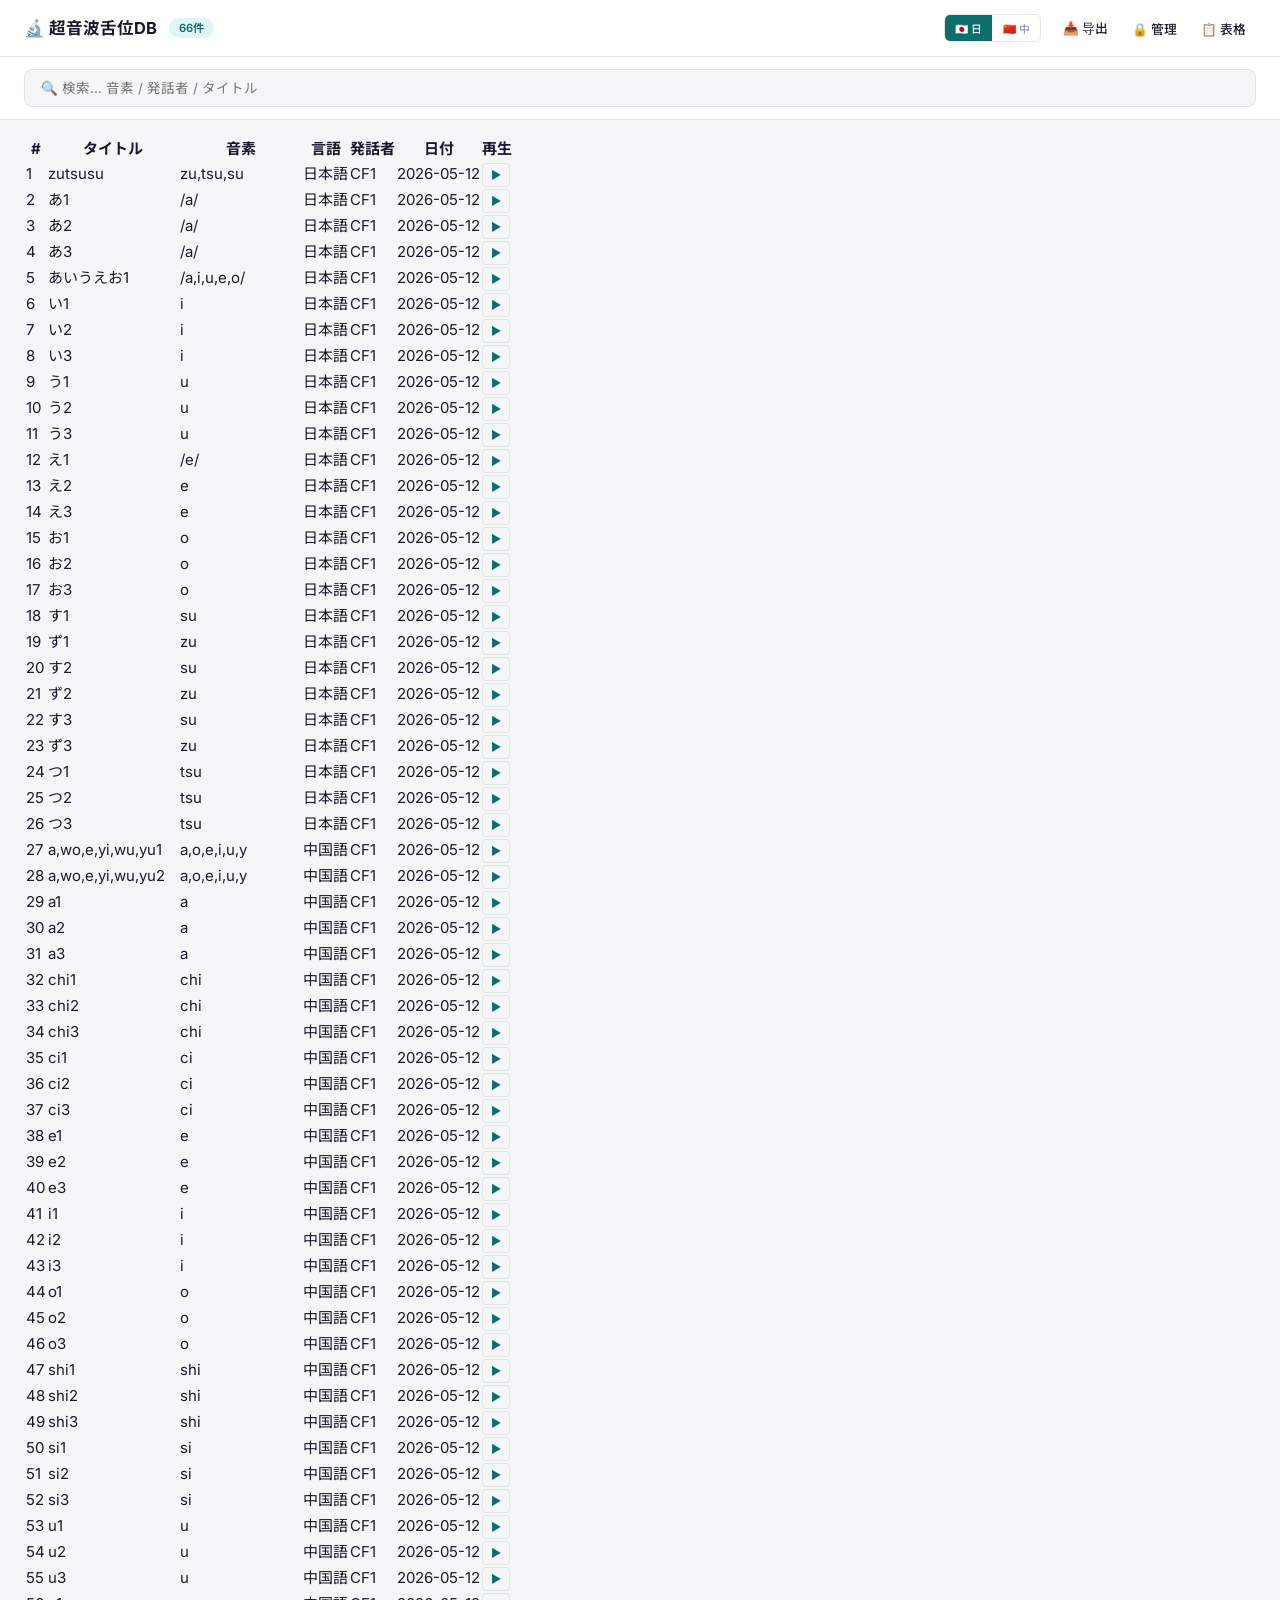
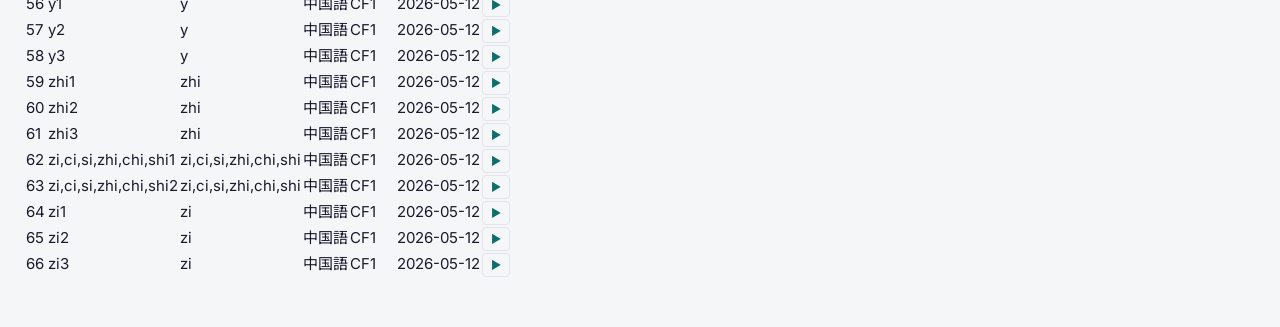
==== index.html @ 68e07d5b "v4: repo JSON base + IndexedDB local edits — upload, edit, delete, cross-browser" ====
<!DOCTYPE html>
<html lang="ja">
<head>
  <meta charset="UTF-8">
  <meta name="viewport" content="width=device-width, initial-scale=1.0">
  <title>超音波舌位動画DB — Ultrasound Tongue DB</title>
  <link rel="preconnect" href="https://fonts.googleapis.com">
  <link href="https://fonts.googleapis.com/css2?family=Inter:wght@400;500;600;700&family=Noto+Sans+JP:wght@400;500;700&display=swap" rel="stylesheet">
  <link rel="stylesheet" href="style.css">
</head>
<body>

<header class="header">
  <div class="header-inner">
    <div class="header-left">
      <h1 class="logo">🔬 超音波舌位DB</h1>
      <span class="badge-count" id="header-count">0件</span>
    </div>
    <div class="header-right">
      <div class="lang-switcher">
        <button class="lang-btn active" data-lang="ja" onclick="switchLang('ja')">🇯🇵 日</button>
        <button class="lang-btn" data-lang="zh" onclick="switchLang('zh')">🇨🇳 中</button>
      </div>
      <button class="btn btn-icon" onclick="exportAll()">📥 导出</button>
      <button class="btn btn-icon" id="admin-btn" onclick="toggleAdmin()">🔒 管理</button>
      <button class="btn btn-icon" onclick="toggleView()" id="view-toggle">📋 表格</button>
    </div>
  </div>
</header>

<div class="search-bar">
  <div class="search-inner">
    <input type="text" id="search-input" class="search-input" placeholder="🔍 検索... 音素 / 発話者 / タイトル" oninput="applyFilters()">
  </div>
</div>

<main class="main">
  <div id="table-view" class="table-container">
    <table>
      <thead><tr>
        <th>#</th><th>タイトル</th><th>音素</th><th>言語</th><th>発話者</th><th>日付</th><th>再生</th>
        <th class="admin-only" style="display:none">操作</th>
      </tr></thead>
      <tbody id="table-body"></tbody>
    </table>
  </div>
  <div id="card-view" class="card-grid" style="display:none"></div>
</main>

<!-- Admin Panel -->
<div id="admin-panel" class="admin-panel" style="display:none">
  <h3 id="form-heading">動画を追加</h3>
  <input type="hidden" id="form-edit-id">
  <div class="form-row">
    <label>タイトル *</label>
    <input type="text" id="form-title" class="text-input" placeholder="例：/a/ 日本語母音">
  </div>
  <div class="form-row">
    <label>音素 *</label>
    <input type="text" id="form-phoneme" class="text-input" placeholder="例：a, i, u, e, o">
  </div>
  <div class="form-row">
    <label>言語</label>
    <select id="form-language" class="text-input"><option value="ja">日本語</option><option value="zh">中国語</option><option value="en">英語</option><option value="ko">韓国語</option></select>
  </div>
  <div class="form-row">
    <label>発話者</label>
    <input type="text" id="form-speaker" class="text-input" value="CF1">
  </div>
  <div class="form-row">
    <label>日付</label>
    <input type="date" id="form-date" class="text-input">
  </div>
  <div class="form-row">
    <label>動画ファイル</label>
    <input type="file" id="form-file" accept="video/*" class="text-input">
    <span id="file-name" style="font-size:12px;color:#888"></span>
  </div>
  <div class="form-row">
    <label>または動画URL</label>
    <input type="text" id="form-url" class="text-input" placeholder="videos/xxx.mp4">
  </div>
  <div class="form-row">
    <label>備考</label>
    <textarea id="form-notes" class="text-input" rows="2"></textarea>
  </div>
  <div class="form-actions">
    <button class="btn btn-primary" onclick="saveEntry()">保存</button>
    <button class="btn" onclick="cancelEdit()">キャンセル</button>
    <button class="btn" style="margin-left:auto;background:#900;color:#fff" onclick="exportForRepo()">📤 Repo用JSON</button>
  </div>
</div>

<!-- Player Modal -->
<div class="modal" id="player-modal" style="display:none">
  <div class="modal-backdrop" onclick="closePlayer()"></div>
  <div class="modal-content">
    <button class="modal-close" onclick="closePlayer()">✕</button>
    <video id="player-video" controls style="width:100%;max-height:65vh;border-radius:8px;background:#000"></video>
    <div id="player-info" class="player-info"></div>
  </div>
</div>

<script>
// ====== Config ======
const ADMIN_PW = 'sunlab2024';
let isAdmin = false;
let currentView = 'table';
let allVideos = [];
let repoData = [];
let localEdits = {};
let nextLocalId = -1;

// ====== Load ======
async function loadData() {
  // 1. Load repo baseline
  try {
    const r = await fetch('data/videos.json');
    repoData = await r.json();
  } catch(e) { repoData = []; }

  // 2. Load local edits from IndexedDB
  await loadLocalEdits();

  // 3. Merge
  mergeData();
  applyFilters();
}

// ====== IndexedDB for local edits ======
function openIDB() {
  return new Promise((resolve, reject) => {
    const req = indexedDB.open('ultrasound-tongue-db-local', 1);
    req.onupgradeneeded = e => {
      e.target.result.createObjectStore('edits', { keyPath: 'id' });
    };
    req.onsuccess = e => resolve(e.target.result);
    req.onerror = e => reject(e.target.error);
  });
}

async function loadLocalEdits() {
  try {
    const db = await openIDB();
    const tx = db.transaction('edits', 'readonly');
    const store = tx.objectStore('edits');
    localEdits = {};
    await new Promise(r => {
      const req = store.openCursor();
      req.onsuccess = e => {
        const c = e.target.result;
        if (c) { localEdits[c.key] = c.value; c.continue(); }
        else r();
      };
    });
    // Find next negative ID
    nextLocalId = -1;
    for (const k of Object.keys(localEdits)) {
      if (parseInt(k) < nextLocalId) nextLocalId = parseInt(k);
    }
    nextLocalId--;
    db.close();
  } catch(e) { localEdits = {}; }
}

async function saveLocalEdit(entry) {
  const db = await openIDB();
  const tx = db.transaction('edits', 'readwrite');
  tx.objectStore('edits').put(entry);
  await new Promise(r => { tx.oncomplete = r; });
  localEdits[entry.id] = entry;
  db.close();
}

async function deleteLocalEdit(id) {
  const db = await openIDB();
  const tx = db.transaction('edits', 'readwrite');
  tx.objectStore('edits').delete(id);
  await new Promise(r => { tx.oncomplete = r; });
  delete localEdits[id];
  db.close();
}

// ====== Merge ======
function mergeData() {
  const map = new Map();
  // Repo data first
  for (const v of repoData) map.set(v.id, {...v, _source: 'repo'});
  // Local edits override (including deleted flag)
  for (const [id, v] of Object.entries(localEdits)) {
    if (v._deleted) { map.delete(parseInt(id)); continue; }
    map.set(parseInt(id), {...v, _source: 'local'});
  }
  allVideos = Array.from(map.values()).sort((a,b) => {
    if (a.language !== b.language) return a.language === 'ja' ? -1 : 1;
    return (a.title||'').localeCompare(b.title||'');
  });
  document.getElementById('header-count').textContent = allVideos.length + '件';
}

// ====== Render ======
function applyFilters() {
  const q = (document.getElementById('search-input').value||'').toLowerCase().trim();
  let filtered = allVideos;
  if (q) {
    const terms = q.split(/\s+/).filter(Boolean);
    filtered = allVideos.filter(v => {
      const s = [v.title,v.phoneme,v.ipa,v.speaker,v.language,v.date].filter(Boolean).join(' ').toLowerCase();
      return terms.every(t => s.includes(t));
    });
  }
  if (currentView === 'table') renderTable(filtered);
  else renderCards(filtered);
}

function renderTable(videos) {
  const tbody = document.getElementById('table-body');
  if (!videos.length) {
    tbody.innerHTML = '<tr><td colspan="8" class="empty-row">データなし</td></tr>';
    return;
  }
  tbody.innerHTML = videos.map((v,i) => {
    const lang = {ja:'日本語',zh:'中国語',en:'英語',ko:'韓国語'}[v.language]||v.language;
    const hasVid = !!v.videoUrl || !!v.videoPath;
    const actions = isAdmin ? '<td><button class="edit-btn" onclick="editEntry('+v.id+')">✏️</button><button class="del-btn" onclick="deleteEntry('+v.id+')">🗑</button></td>' : '';
    return '<tr>' +
      '<td>'+(i+1)+'</td>' +
      '<td>'+esc(v.title||'')+(v._source==='local'?' <span style="color:#ff0;font-size:10px">[local]</span>':'')+'</td>' +
      '<td>'+esc(v.phoneme||'')+'</td>' +
      '<td>'+lang+'</td>' +
      '<td>'+esc(v.speaker||'')+'</td>' +
      '<td>'+(v.date||'')+'</td>' +
      '<td>'+(hasVid?'<button class="play-btn" onclick="event.stopPropagation();playVideo('+v.id+')">▶</button>':'<span style="color:#888">-</span>')+'</td>' +
      actions+
    '</tr>';
  }).join('');
  document.querySelectorAll('.admin-only').forEach(e => e.style.display = isAdmin ? '' : 'none');
}

function renderCards(videos) {
  const grid = document.getElementById('card-view');
  if (!videos.length) {
    grid.innerHTML = '<div style="grid-column:1/-1;text-align:center;padding:60px;color:#888">データなし</div>';
    return;
  }
  grid.innerHTML = videos.map(v => {
    const lang = {ja:'日本語',zh:'中国語',en:'英語',ko:'韓国語'}[v.language]||v.language;
    const hasVid = !!v.videoUrl || !!v.videoPath;
    return '<div class="video-card"'+(hasVid?' onclick="playVideo('+v.id+')"':'')+'>' +
      '<div class="video-thumb">'+
        (hasVid
          ? '<video src="'+esc(v.videoUrl||'videos/'+v.videoPath)+'#t=0.1" preload="metadata" muted></video><span class="play-icon-overlay">▶</span>'
          : '<span style="display:flex;align-items:center;justify-content:center;height:100%;color:#888">📹</span>')+
      '</div>'+
      '<div class="card-info">'+
        '<div class="card-title">'+esc(v.title||'無題')+'</div>'+
        '<div class="card-tags"><span class="phoneme-tag">'+esc(v.phoneme||'')+'</span></div>'+
        '<div style="font-size:0.75rem;color:#888;margin-top:4px">'+lang+' · '+esc(v.speaker||'')+' · '+(v.date||'')+'</div>'+
      '</div>'+
    '</div>';
  }).join('');
}

// ====== Play ======
function playVideo(id) {
  const numId = parseInt(id);
  const video = allVideos.find(v => v.id === numId);
  if (!video) return;

  const src = video.videoUrl || ('videos/' + video.videoPath);
  if (!src || src === 'videos/undefined') return;

  const player = document.getElementById('player-video');
  player.src = src;
  player.style.display = '';
  document.getElementById('player-info').innerHTML =
    '<h3>'+esc(video.title||'')+'</h3>'+
    '<div class="player-meta">'+
      '<span class="phoneme-tag">🔤 '+esc(video.phoneme)+'</span>'+
      '<span class="phoneme-tag">🌐 '+({ja:'日本語',zh:'中国語'}[video.language]||video.language)+'</span>'+
      '<span class="phoneme-tag">👤 '+esc(video.speaker||'')+'</span>'+
      '<span class="phoneme-tag">📅 '+(video.date||'')+'</span>'+
    '</div>';
  document.getElementById('player-modal').style.display = 'flex';
  player.play().catch(()=>{});
}
function closePlayer() {
  document.getElementById('player-modal').style.display = 'none';
  const p = document.getElementById('player-video');
  p.pause(); p.src = '';
}

// ====== Admin ======
function toggleAdmin() {
  if (isAdmin) { isAdmin = false; document.getElementById('admin-btn').textContent = '🔒 管理'; document.getElementById('admin-panel').style.display = 'none'; }
  else { showPasswordPrompt(); }
  applyFilters();
}
function showPasswordPrompt() {
  const pw = prompt('パスワードを入力してください');
  if (pw === ADMIN_PW) { isAdmin = true; document.getElementById('admin-btn').textContent = '🔓 管理中'; document.getElementById('admin-panel').style.display = ''; cancelEdit(); }
  else if (pw) alert('パスワードが違います');
}
async function saveEntry() {
  const title = document.getElementById('form-title').value.trim();
  const phoneme = document.getElementById('form-phoneme').value.trim();
  if (!title || !phoneme) { alert('タイトルと音素は必須です'); return; }

  const editId = document.getElementById('form-edit-id').value;
  const entry = {
    id: editId ? parseInt(editId) : nextLocalId--,
    title, phoneme,
    ipa: '',
    language: document.getElementById('form-language').value,
    speaker: document.getElementById('form-speaker').value.trim(),
    date: document.getElementById('form-date').value,
    notes: document.getElementById('form-notes').value.trim(),
    createdAt: new Date().toISOString()
  };

  const url = document.getElementById('form-url').value.trim();
  if (url) { entry.videoUrl = url; entry.videoPath = url.replace(/^videos\//, ''); }

  // Handle file upload → store as blob in entry
  const file = document.getElementById('form-file').files[0];
  if (file) {
    entry.videoData = file;
    entry.fileSize = (file.size/1024).toFixed(1) + ' KB';
    if (!entry.videoUrl) {
      const fn = (title||'video').replace(/[^a-zA-Z0-9\u4e00-\u9fff_-]/g,'_').substring(0,30);
      const ext = file.name.split('.').pop();
      entry.videoPath = fn + '.' + ext;
    }
  }

  await saveLocalEdit(entry);
  mergeData();
  applyFilters();
  cancelEdit();
}
function editEntry(id) {
  const v = allVideos.find(x => x.id === id);
  if (!v) return;
  document.getElementById('form-edit-id').value = v.id;
  document.getElementById('form-title').value = v.title||'';
  document.getElementById('form-phoneme').value = v.phoneme||'';
  document.getElementById('form-language').value = v.language||'ja';
  document.getElementById('form-speaker').value = v.speaker||'';
  document.getElementById('form-date').value = v.date||'';
  document.getElementById('form-notes').value = v.notes||'';
  document.getElementById('form-url').value = v.videoUrl||'';
  document.getElementById('form-heading').textContent = '動画を編集';
  document.getElementById('form-file').value = '';
  document.getElementById('admin-panel').scrollIntoView({behavior:'smooth'});
}
async function deleteEntry(id) {
  if (!confirm('削除してもよろしいですか？')) return;
  const v = allVideos.find(x => x.id === id);
  if (v && v._source === 'local') {
    await deleteLocalEdit(id);
  } else {
    // Mark repo entry as deleted locally
    await saveLocalEdit({id, _deleted: true});
  }
  mergeData();
  applyFilters();
}
function cancelEdit() {
  document.getElementById('form-edit-id').value = '';
  document.getElementById('form-title').value = '';
  document.getElementById('form-phoneme').value = '';
  document.getElementById('form-url').value = '';
  document.getElementById('form-notes').value = '';
  document.getElementById('form-file').value = '';
  document.getElementById('form-heading').textContent = '動画を追加';
}

// ====== Export ======
async function exportAll() {
  const exp = allVideos.map(v => {
    const {videoData, _source, ...rest} = v;
    return rest;
  });
  const blob = new Blob([JSON.stringify(exp,null,2)], {type:'application/json'});
  const a = document.createElement('a');
  a.href = URL.createObjectURL(blob);
  a.download = 'ultrasound-db-export-'+new Date().toISOString().split('T')[0]+'.json';
  a.click();
}
async function exportForRepo() {
  const exp = allVideos.map(v => {
    const {videoData, _source, _deleted, ...rest} = v;
    return rest;
  });
  const json = JSON.stringify(exp, null, 2);
  const blob = new Blob([json], {type:'application/json'});
  const a = document.createElement('a');
  a.href = URL.createObjectURL(blob);
  a.download = 'videos.json';
  a.click();
  alert('videos.json をダウンロードしました。このファイルを data/ フォルダに上書きして git push すると、全ブラウザで共有されます。');
}

// ====== View ======
function toggleView() {
  currentView = currentView === 'table' ? 'cards' : 'table';
  document.getElementById('table-view').style.display = currentView==='table'?'':'none';
  document.getElementById('card-view').style.display = currentView==='cards'?'':'none';
  document.getElementById('view-toggle').textContent = currentView==='table'?'📋 表格':'🃏 卡片';
  applyFilters();
}
function switchLang(lang) {
  document.querySelectorAll('.lang-btn').forEach(b=>b.classList.toggle('active',b.dataset.lang===lang));
}

function esc(s) {
  if (!s) return '';
  return String(s).replace(/&/g,'&amp;').replace(/</g,'&lt;').replace(/>/g,'&gt;').replace(/"/g,'&quot;');
}

// ====== Init ======
document.getElementById('form-date').value = new Date().toISOString().split('T')[0];
loadData();
</script>
</body>
</html>
---- style.css ----
/* === Ultrasound Tongue DB v3 — Design System === */
:root {
  --bg: #f5f6f8;
  --surface: #ffffff;
  --text: #1a1a2e;
  --text-secondary: #5a5a72;
  --text-muted: #999aab;
  --border: #e2e4ea;
  --accent: #0d6e6e;
  --accent-light: #e0f5f5;
  --danger: #dc3545;
  --warning: #e6a817;
  --radius: 8px;
  --max-width: 1300px;
}
* { box-sizing: border-box; margin: 0; padding: 0; }
html { font-size: 15px; -webkit-font-smoothing: antialiased; }
body {
  font-family: 'Inter', 'Noto Sans JP', 'Noto Sans SC', -apple-system, 'PingFang SC', 'Hiragino Sans GB', sans-serif;
  background: var(--bg); color: var(--text); line-height: 1.5;
  min-height: 100vh;
}

/* ====== Header ====== */
.header {
  background: var(--surface); border-bottom: 1px solid var(--border);
  position: sticky; top: 0; z-index: 50;
}
.header-inner {
  max-width: var(--max-width); margin: 0 auto;
  padding: 0 24px; height: 56px;
  display: flex; align-items: center; justify-content: space-between;
}
.header-left { display: flex; align-items: center; gap: 12px; }
.logo { font-size: 1.1rem; font-weight: 700; color: var(--text); }
.badge-count {
  padding: 2px 10px; border-radius: 9999px;
  font-size: 0.75rem; font-weight: 600;
  background: var(--accent-light); color: var(--accent);
}
.header-right { display: flex; align-items: center; gap: 4px; }

/* Language Switcher */
.lang-switcher {
  display: flex; gap: 1px;
  border: 1px solid var(--border); border-radius: 6px;
  overflow: hidden; margin-right: 8px;
}
.lang-btn {
  padding: 5px 10px; font-size: 0.72rem; font-weight: 500;
  cursor: pointer; border: none; background: var(--surface);
  color: var(--text-muted); font-family: inherit;
  transition: all 0.15s;
}
.lang-btn:hover { background: var(--bg); color: var(--text); }
.lang-btn.active {
  background: var(--accent); color: white;
}

.btn {
  display: inline-flex; align-items: center; gap: 4px;
  padding: 7px 16px; border-radius: 6px;
  font-size: 0.82rem; font-weight: 500; cursor: pointer;
  border: 1px solid var(--border); background: var(--surface);
  color: var(--text); font-family: inherit;
  transition: all 0.15s;
}
.btn:hover { background: #f0f1f4; border-color: #ccc; }
.btn-primary { background: var(--accent); color: white; border-color: var(--accent); }
.btn-primary:hover { background: #0b5c5c; }
.btn-sm { padding: 4px 10px; font-size: 0.75rem; }
.btn-icon { padding: 6px 10px; font-size: 0.85rem; border: none; background: transparent; }
.btn-icon:hover { background: var(--bg); }
.btn-danger { color: var(--danger); border-color: var(--danger); }
.btn-danger:hover { background: #fff0f0; }
.btn.active { background: var(--accent); color: white; border-color: var(--accent); }

/* ====== Search Bar ====== */
.search-bar {
  background: var(--surface); border-bottom: 1px solid var(--border);
  padding: 12px 0;
}
.search-inner {
  max-width: var(--max-width); margin: 0 auto; padding: 0 24px;
}
.search-input {
  width: 100%; padding: 10px 16px; border-radius: var(--radius);
  border: 1px solid var(--border); font-size: 0.9rem;
  background: var(--bg); color: var(--text); font-family: inherit;
  transition: border-color 0.15s, box-shadow 0.15s;
}
.search-input:focus { outline: none; border-color: var(--accent); box-shadow: 0 0 0 3px rgba(13,110,110,0.1); }
.filter-chips { display: flex; gap: 6px; margin-top: 8px; flex-wrap: wrap; }
.filter-chip {
  padding: 3px 10px; border-radius: 9999px; font-size: 0.72rem; font-weight: 500;
  background: var(--accent-light); color: var(--accent); cursor: pointer;
  display: flex; align-items: center; gap: 4px;
}
.filter-chip:hover { background: #c5eaea; }
.filter-chip .remove { font-weight: 700; opacity: 0.6; }

/* ====== Main ====== */
.main { max-width: var(--max-width); margin: 0 auto; padding: 16px 24px 48px; }

/* ====== Table View ====== */
.table-container { overflow-x: auto; }
.data-table {
  width: 100%; border-collapse: collapse;
  background: var(--surface); border-radius: var(--radius);
  overflow: hidden; border: 1px solid var(--border);
  font-size: 0.85rem;
}
.data-table thead { background: #f8f9fb; }
.data-table th {
  padding: 10px 12px; text-align: left; font-weight: 600;
  font-size: 0.78rem; color: var(--text-secondary);
  border-bottom: 2px solid var(--border); white-space: nowrap;
  cursor: pointer; user-select: none;
}
.data-table th:hover { color: var(--text); }
.sort-arrow { font-size: 0.65rem; }
.data-table td {
  padding: 10px 12px; border-bottom: 1px solid var(--border);
  vertical-align: middle;
}
.data-table tbody tr:hover { background: #fafbfc; }
.data-table tbody tr:last-child td { border-bottom: none; }

.col-no { width: 40px; text-align: center; color: var(--text-muted); }
.col-title { min-width: 180px; }
.col-phoneme { min-width: 100px; }
.col-ipa { min-width: 80px; font-family: 'Times New Roman', serif; }
.col-lang { width: 70px; }
.col-speaker { min-width: 100px; }
.col-date { width: 100px; }
.col-duration { width: 60px; }
.col-play { width: 50px; text-align: center; }
.col-size { width: 70px; font-size: 0.75rem; color: var(--text-muted); }
.col-actions { width: 80px; text-align: center; }

.phoneme-tag {
  display: inline-block; padding: 2px 8px; border-radius: 9999px;
  font-size: 0.75rem; font-weight: 500;
  background: var(--accent-light); color: var(--accent);
  margin: 1px 2px;
}

.play-btn {
  padding: 4px 8px; border-radius: 4px; font-size: 0.75rem;
  border: 1px solid var(--border); background: var(--bg);
  cursor: pointer; color: var(--accent); font-family: inherit;
}
.play-btn:hover { background: var(--accent-light); }

.edit-btn, .del-btn {
  padding: 3px 8px; border-radius: 4px; font-size: 0.7rem;
  border: 1px solid var(--border); background: var(--surface);
  cursor: pointer; font-family: inherit; margin: 0 1px;
}
.edit-btn:hover { background: #e8f0ff; }
.del-btn:hover { background: #ffe8e8; color: var(--danger); }

.empty-row td { text-align: center; padding: 40px; color: var(--text-muted); }

/* ====== Card View ====== */
.card-grid {
  display: grid; grid-template-columns: repeat(auto-fill, minmax(300px, 1fr));
  gap: 14px;
}
.video-card {
  background: var(--surface); border-radius: var(--radius);
  border: 1px solid var(--border); overflow: hidden;
  transition: box-shadow 0.2s; cursor: pointer;
}
.video-card:hover { box-shadow: 0 4px 16px rgba(0,0,0,0.06); }
.video-thumb {
  width: 100%; height: 160px; background: #1a1a2e;
  display: flex; align-items: center; justify-content: center;
  position: relative; overflow: hidden;
}
.video-thumb video { width: 100%; height: 100%; object-fit: cover; }
.video-thumb img { width: 100%; height: 100%; object-fit: cover; }
.play-icon-overlay {
  position: absolute; font-size: 2.5rem; color: white;
  text-shadow: 0 2px 8px rgba(0,0,0,0.5);
  pointer-events: none;
}
.card-info { padding: 14px; }
.card-title { font-size: 0.88rem; font-weight: 600; margin-bottom: 6px; }
.card-tags { display: flex; gap: 4px; flex-wrap: wrap; }

/* ====== Admin Panel ====== */
.admin-panel {
  max-width: var(--max-width); margin: 24px auto; padding: 0 24px;
}
.admin-header {
  display: flex; align-items: center; justify-content: space-between;
  margin-bottom: 16px;
}
.admin-header h2 { font-size: 1.15rem; font-weight: 700; }
.admin-header-right { display: flex; align-items: center; gap: 12px; }

.storage-info {
  font-size: 0.78rem; color: var(--text-muted);
  padding: 4px 10px; border-radius: 9999px;
  background: var(--accent-light);
}

.admin-form {
  background: var(--surface); border-radius: var(--radius);
  border: 2px solid var(--accent); padding: 24px;
}
.admin-form h3 { font-size: 1rem; font-weight: 600; margin-bottom: 16px; }

.form-grid { display: grid; grid-template-columns: 1fr 1fr; gap: 14px; }
.form-group { display: flex; flex-direction: column; gap: 4px; }
.form-group.full-width { grid-column: 1 / -1; }
.form-group label { font-size: 0.8rem; font-weight: 500; color: var(--text-secondary); }

.input {
  padding: 8px 12px; border-radius: 6px; border: 1px solid var(--border);
  font-size: 0.85rem; background: var(--bg); color: var(--text);
  font-family: inherit; resize: vertical;
}
.input:focus { outline: none; border-color: var(--accent); box-shadow: 0 0 0 3px rgba(13,110,110,0.1); }

.file-area { position: relative; }
.file-input-hidden { position: absolute; opacity: 0; width: 0; height: 0; }
.file-drop-zone {
  display: flex; align-items: center; justify-content: center;
  padding: 24px; border: 2px dashed var(--border); border-radius: 8px;
  cursor: pointer; font-size: 0.82rem; color: var(--text-muted);
  transition: all 0.15s;
}
.file-drop-zone:hover { border-color: var(--accent); background: var(--accent-light); }

.form-actions { display: flex; gap: 8px; margin-top: 16px; }

/* ====== Modal ====== */
.modal {
  position: fixed; inset: 0; z-index: 200;
  display: flex; align-items: center; justify-content: center;
}
.modal-backdrop { position: absolute; inset: 0; background: rgba(0,0,0,0.6); }
.modal-content {
  position: relative; background: var(--surface);
  border-radius: var(--radius); padding: 24px;
  max-width: 850px; width: 92%; max-height: 88vh; overflow-y: auto;
  box-shadow: 0 16px 48px rgba(0,0,0,0.15);
}
.modal-sm { max-width: 400px; }
.modal-close {
  position: absolute; top: 12px; right: 12px;
  background: none; border: none; font-size: 1.2rem;
  cursor: pointer; color: var(--text-muted); z-index: 1;
}
.modal-close:hover { color: var(--text); }

.player-info { margin-top: 16px; }
.player-info h3 { font-size: 1rem; margin-bottom: 8px; }
.player-meta { display: flex; gap: 6px; flex-wrap: wrap; margin-bottom: 8px; }
.player-notes { font-size: 0.82rem; color: var(--text-secondary); line-height: 1.6; }

/* ====== Responsive ====== */
@media (max-width: 768px) {
  .form-grid { grid-template-columns: 1fr; }
  .header-inner { padding: 0 12px; }
  .header-right { flex-wrap: wrap; gap: 2px; }
  .lang-switcher { margin-right: 4px; }
  .lang-btn { padding: 4px 7px; font-size: 0.68rem; }
  .data-table { font-size: 0.78rem; }
  .data-table th, .data-table td { padding: 6px 8px; }
  .card-grid { grid-template-columns: 1fr; }
}
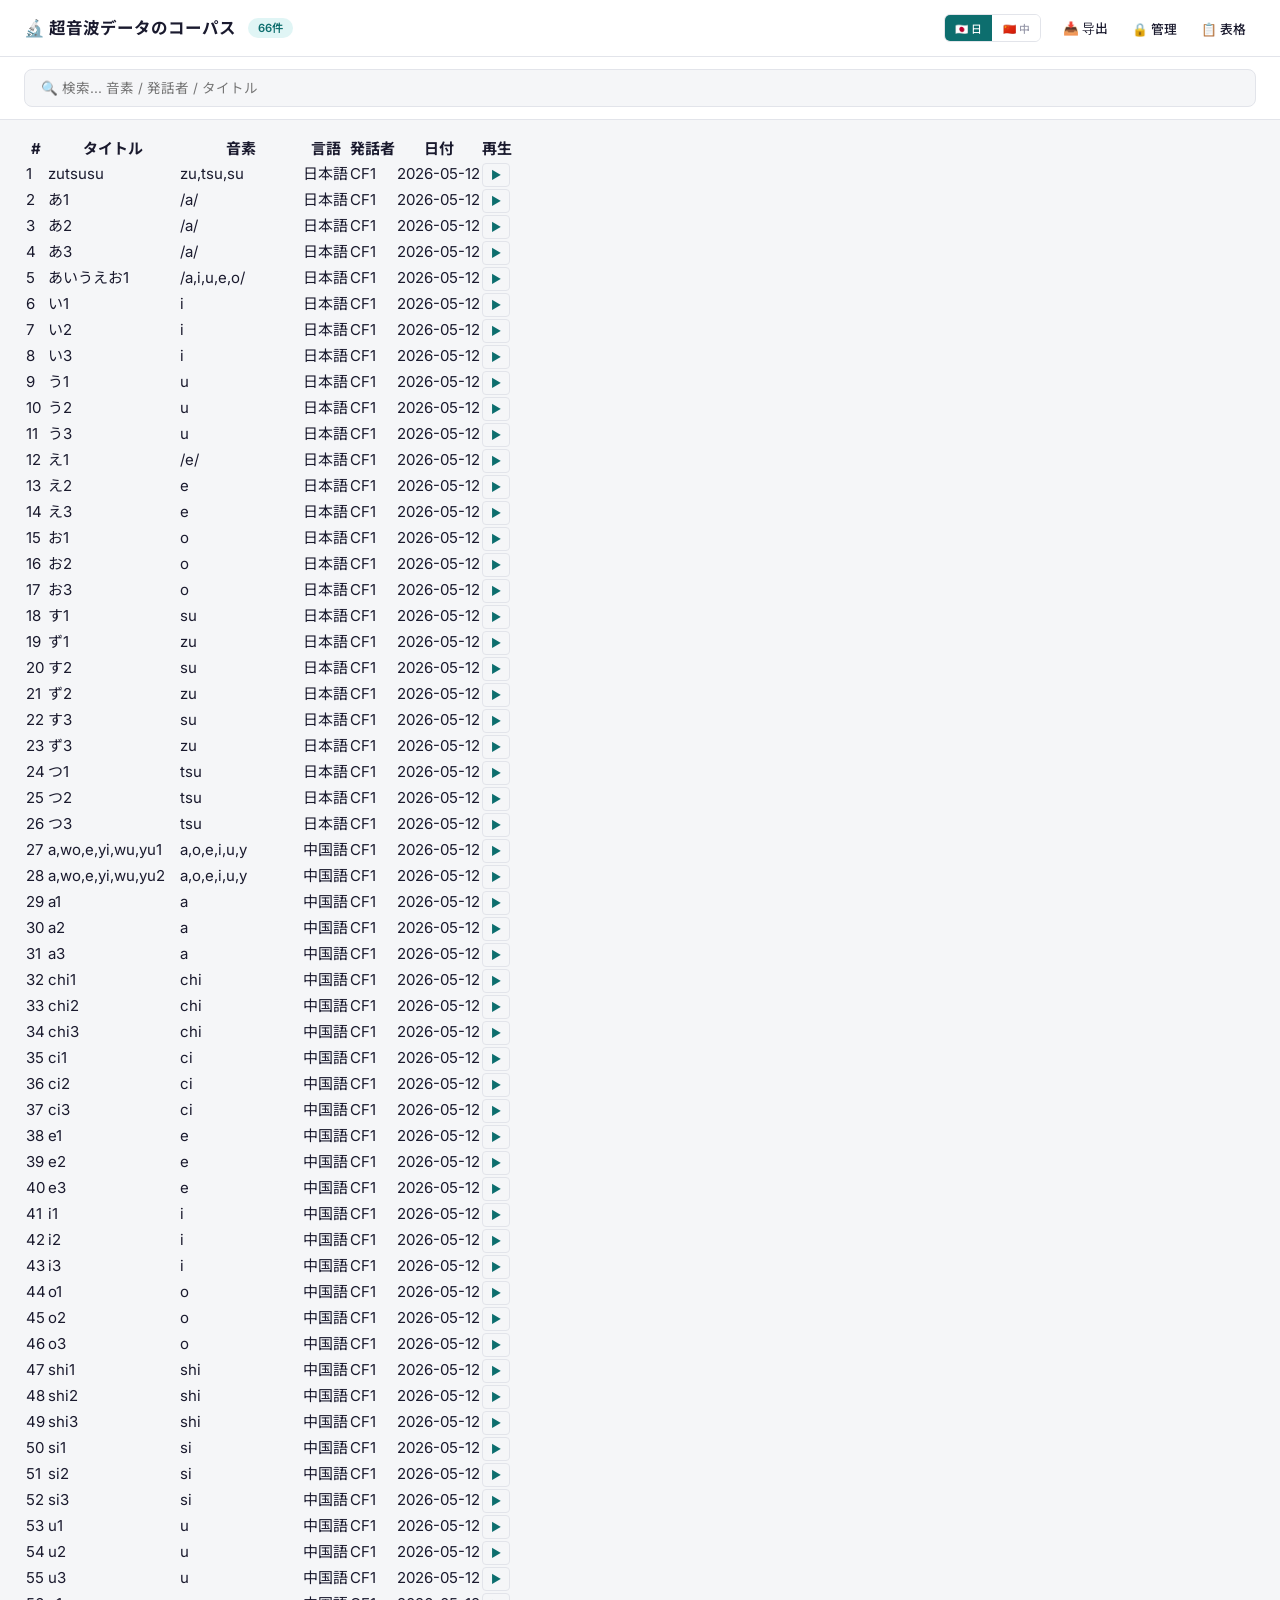
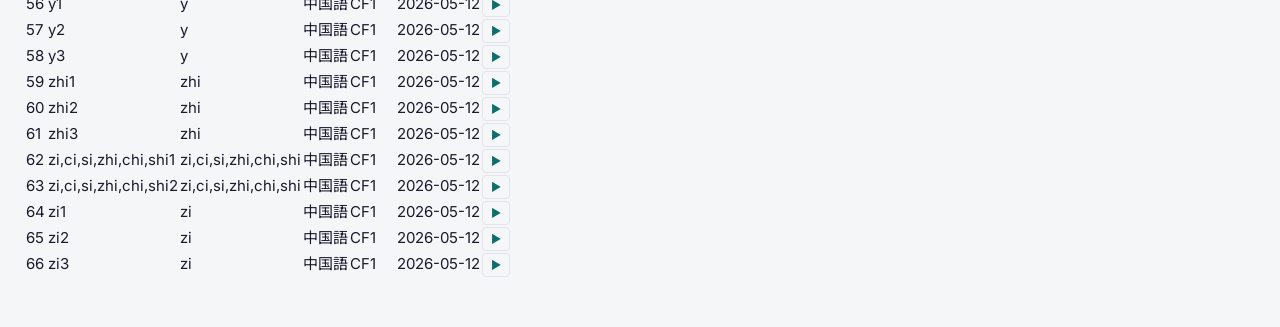
==== commit 21291b96: "rename to 超音波データのコーパス + hash password (no plaintext in repo)" ====
--- a/index.html
+++ b/index.html
@@ -3,7 +3,7 @@
 <head>
   <meta charset="UTF-8">
   <meta name="viewport" content="width=device-width, initial-scale=1.0">
-  <title>超音波舌位動画DB — Ultrasound Tongue DB</title>
+  <title>超音波データのコーパス — Ultrasound Tongue DB</title>
   <link rel="preconnect" href="https://fonts.googleapis.com">
   <link href="https://fonts.googleapis.com/css2?family=Inter:wght@400;500;600;700&family=Noto+Sans+JP:wght@400;500;700&display=swap" rel="stylesheet">
   <link rel="stylesheet" href="style.css">
@@ -13,7 +13,7 @@
 <header class="header">
   <div class="header-inner">
     <div class="header-left">
-      <h1 class="logo">🔬 超音波舌位DB</h1>
+      <h1 class="logo">🔬 超音波データのコーパス</h1>
       <span class="badge-count" id="header-count">0件</span>
     </div>
     <div class="header-right">
@@ -91,6 +91,19 @@
   </div>
 </div>
 
+<!-- Password Modal -->
+<div class="modal" id="pw-modal" style="display:none">
+  <div class="modal-backdrop" onclick="closePwModal()"></div>
+  <div class="modal-content modal-sm">
+    <h3>🔐 管理者認証</h3>
+    <p style="font-size:0.85rem;color:#888;margin:12px 0">パスワードを入力してください</p>
+    <input type="password" id="pw-input" class="text-input" style="margin-bottom:12px" onkeydown="if(event.key==='Enter')verifyPw()">
+    <div class="form-actions">
+      <button class="btn btn-primary" onclick="verifyPw()">認証</button>
+      <button class="btn" onclick="closePwModal()">キャンセル</button>
+    </div>
+  </div>
+</div>
 <!-- Player Modal -->
 <div class="modal" id="player-modal" style="display:none">
   <div class="modal-backdrop" onclick="closePlayer()"></div>
@@ -103,7 +116,7 @@
 
 <script>
 // ====== Config ======
-const ADMIN_PW = 'sunlab2024';
+const ADMIN_PW_HASH = '7f5ec201f13523c5adf3bb96859948b09f4b43be8e2f02f81c4f61ce5a8af0d5';
 let isAdmin = false;
 let currentView = 'table';
 let allVideos = [];
@@ -297,9 +310,31 @@
   applyFilters();
 }
 function showPasswordPrompt() {
-  const pw = prompt('パスワードを入力してください');
-  if (pw === ADMIN_PW) { isAdmin = true; document.getElementById('admin-btn').textContent = '🔓 管理中'; document.getElementById('admin-panel').style.display = ''; cancelEdit(); }
-  else if (pw) alert('パスワードが違います');
+  document.getElementById('pw-input').value = '';
+  document.getElementById('pw-modal').style.display = 'flex';
+  setTimeout(() => document.getElementById('pw-input').focus(), 100);
+}
+async function verifyPw() {
+  const pw = document.getElementById('pw-input').value;
+  const hash = await sha256(pw);
+  if (hash === ADMIN_PW_HASH) {
+    isAdmin = true;
+    document.getElementById('admin-btn').textContent = '🔓 管理中';
+    document.getElementById('admin-panel').style.display = '';
+    cancelEdit();
+    applyFilters();
+    closePwModal();
+  } else {
+    alert('パスワードが違います');
+  }
+}
+async function sha256(message) {
+  const msgBuffer = new TextEncoder().encode(message);
+  const hashBuffer = await crypto.subtle.digest('SHA-256', msgBuffer);
+  return Array.from(new Uint8Array(hashBuffer)).map(b => b.toString(16).padStart(2,'0')).join('');
+}
+function closePwModal() {
+  document.getElementById('pw-modal').style.display = 'none';
 }
 async function saveEntry() {
   const title = document.getElementById('form-title').value.trim();
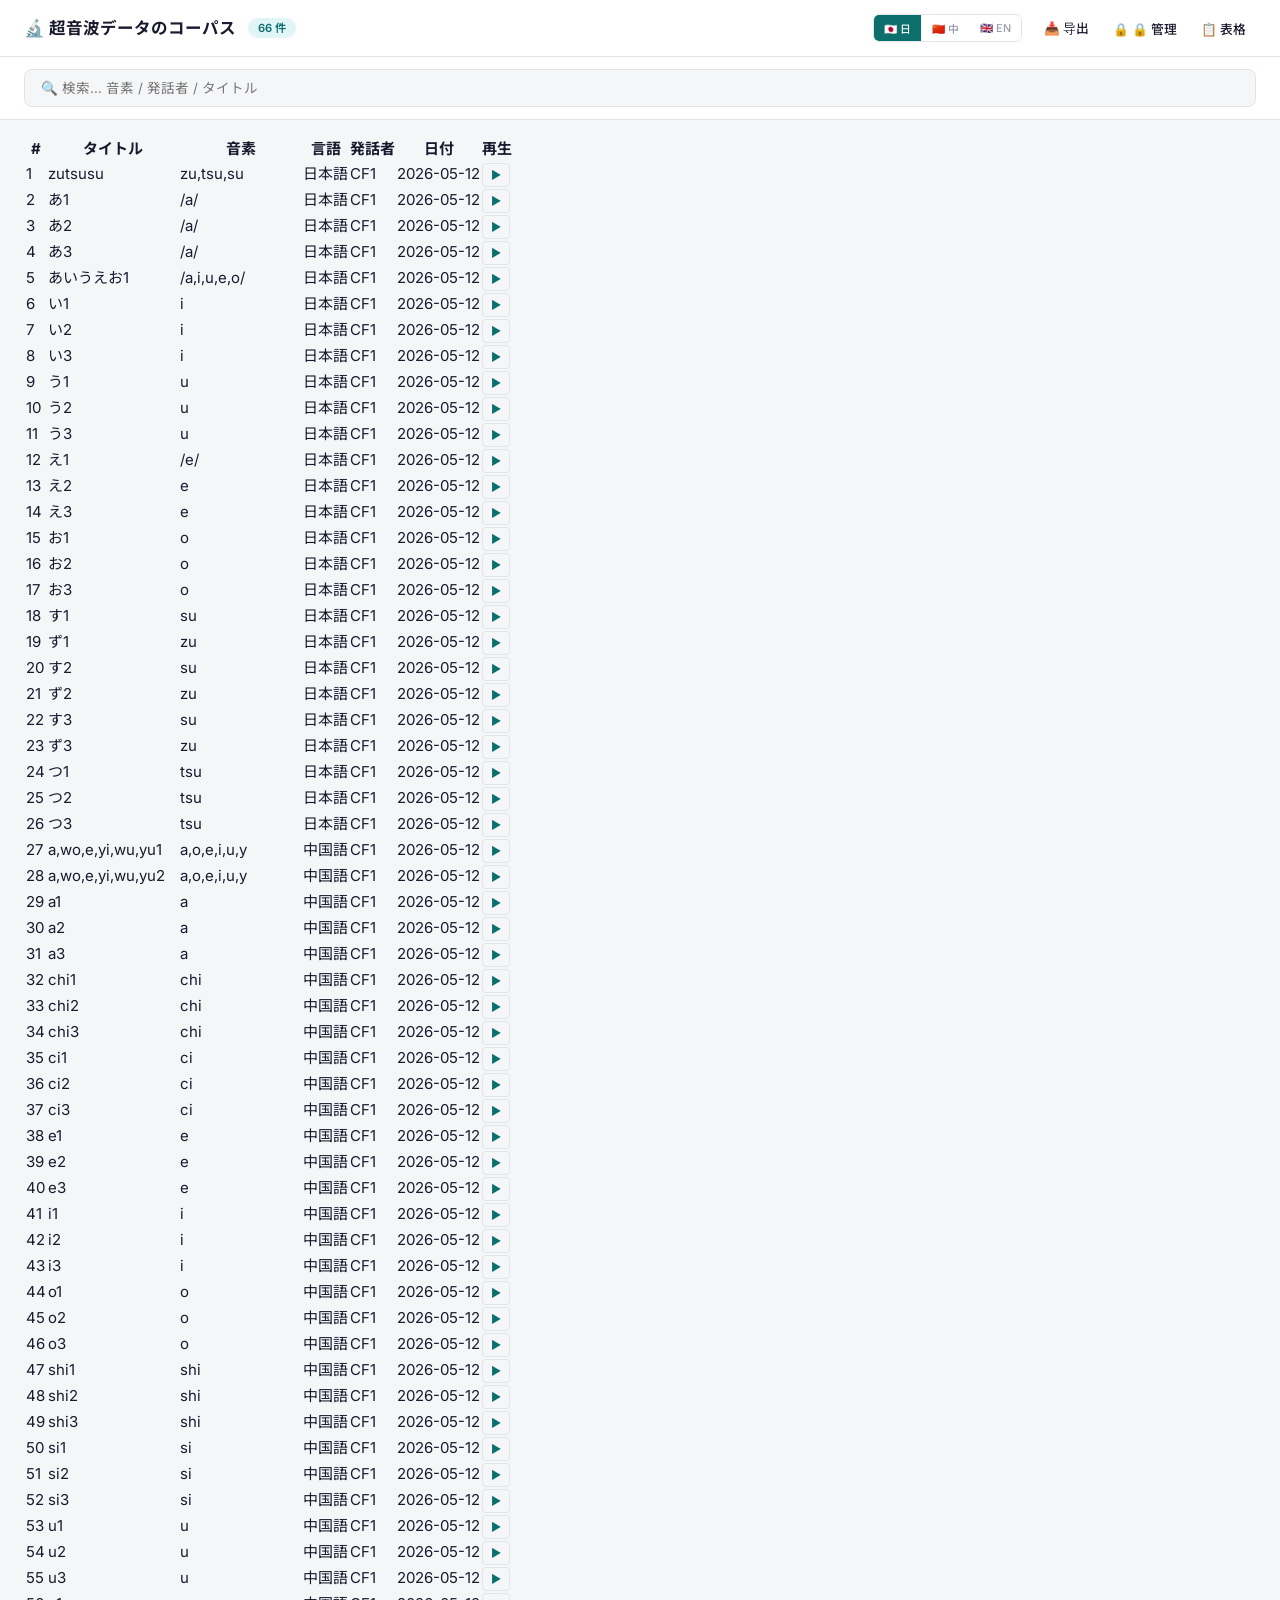
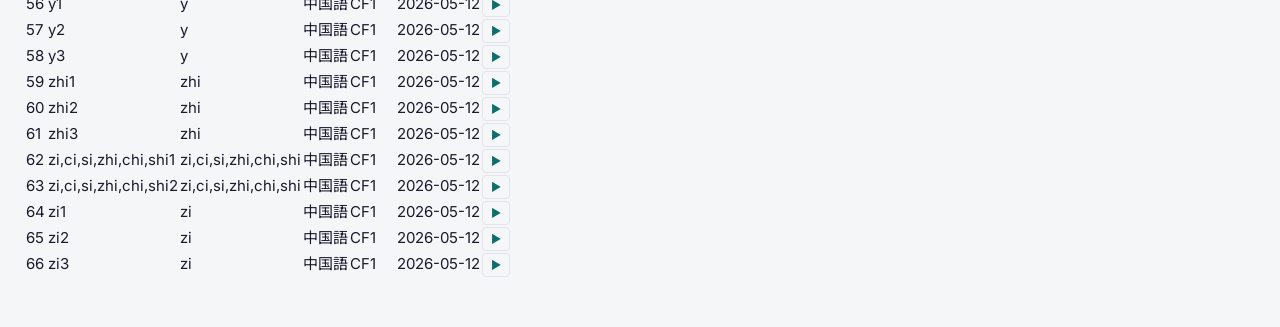
==== commit c0b9172d: "full i18n: ja/zh/en with real translation switching" ====
--- a/index.html
+++ b/index.html
@@ -3,7 +3,7 @@
 <head>
   <meta charset="UTF-8">
   <meta name="viewport" content="width=device-width, initial-scale=1.0">
-  <title>超音波データのコーパス — Ultrasound Tongue DB</title>
+  <title data-i18n="title">超音波データのコーパス — Ultrasound Tongue Corpus</title>
   <link rel="preconnect" href="https://fonts.googleapis.com">
   <link href="https://fonts.googleapis.com/css2?family=Inter:wght@400;500;600;700&family=Noto+Sans+JP:wght@400;500;700&display=swap" rel="stylesheet">
   <link rel="stylesheet" href="style.css">
@@ -13,98 +13,69 @@
 <header class="header">
   <div class="header-inner">
     <div class="header-left">
-      <h1 class="logo">🔬 超音波データのコーパス</h1>
-      <span class="badge-count" id="header-count">0件</span>
+      <h1 class="logo" data-i18n="logo">🔬 超音波データのコーパス</h1>
+      <span class="badge-count" id="header-count">0</span>
     </div>
     <div class="header-right">
       <div class="lang-switcher">
         <button class="lang-btn active" data-lang="ja" onclick="switchLang('ja')">🇯🇵 日</button>
         <button class="lang-btn" data-lang="zh" onclick="switchLang('zh')">🇨🇳 中</button>
+        <button class="lang-btn" data-lang="en" onclick="switchLang('en')">🇬🇧 EN</button>
       </div>
-      <button class="btn btn-icon" onclick="exportAll()">📥 导出</button>
-      <button class="btn btn-icon" id="admin-btn" onclick="toggleAdmin()">🔒 管理</button>
-      <button class="btn btn-icon" onclick="toggleView()" id="view-toggle">📋 表格</button>
+      <button class="btn btn-icon" onclick="exportAll()" data-i18n="exportBtn">📥 导出</button>
+      <button class="btn btn-icon" id="admin-btn" onclick="toggleAdmin()" data-i18n="adminBtn">🔒 管理</button>
+      <button class="btn btn-icon" onclick="toggleView()" id="view-toggle" data-i18n="tableView">📋 表格</button>
     </div>
   </div>
 </header>
 
 <div class="search-bar">
   <div class="search-inner">
-    <input type="text" id="search-input" class="search-input" placeholder="🔍 検索... 音素 / 発話者 / タイトル" oninput="applyFilters()">
+    <input type="text" id="search-input" class="search-input" data-i18n-placeholder="searchPH" placeholder="🔍 検索..." oninput="applyFilters()">
   </div>
 </div>
 
 <main class="main">
-  <div id="table-view" class="table-container">
-    <table>
-      <thead><tr>
-        <th>#</th><th>タイトル</th><th>音素</th><th>言語</th><th>発話者</th><th>日付</th><th>再生</th>
-        <th class="admin-only" style="display:none">操作</th>
-      </tr></thead>
-      <tbody id="table-body"></tbody>
-    </table>
-  </div>
+  <div id="table-view" class="table-container"><table><thead><tr>
+    <th data-i18n="thNo">#</th><th data-i18n="thTitle">タイトル</th><th data-i18n="thPhoneme">音素</th>
+    <th data-i18n="thLang">言語</th><th data-i18n="thSpeaker">発話者</th><th data-i18n="thDate">日付</th>
+    <th data-i18n="thPlay">再生</th><th class="admin-only" style="display:none" data-i18n="thActions">操作</th>
+  </tr></thead><tbody id="table-body"></tbody></table></div>
   <div id="card-view" class="card-grid" style="display:none"></div>
 </main>
 
-<!-- Admin Panel -->
 <div id="admin-panel" class="admin-panel" style="display:none">
-  <h3 id="form-heading">動画を追加</h3>
+  <h3 id="form-heading" data-i18n="addVideo">動画を追加</h3>
   <input type="hidden" id="form-edit-id">
-  <div class="form-row">
-    <label>タイトル *</label>
-    <input type="text" id="form-title" class="text-input" placeholder="例：/a/ 日本語母音">
-  </div>
-  <div class="form-row">
-    <label>音素 *</label>
-    <input type="text" id="form-phoneme" class="text-input" placeholder="例：a, i, u, e, o">
-  </div>
-  <div class="form-row">
-    <label>言語</label>
-    <select id="form-language" class="text-input"><option value="ja">日本語</option><option value="zh">中国語</option><option value="en">英語</option><option value="ko">韓国語</option></select>
-  </div>
-  <div class="form-row">
-    <label>発話者</label>
-    <input type="text" id="form-speaker" class="text-input" value="CF1">
-  </div>
-  <div class="form-row">
-    <label>日付</label>
-    <input type="date" id="form-date" class="text-input">
-  </div>
-  <div class="form-row">
-    <label>動画ファイル</label>
-    <input type="file" id="form-file" accept="video/*" class="text-input">
-    <span id="file-name" style="font-size:12px;color:#888"></span>
-  </div>
-  <div class="form-row">
-    <label>または動画URL</label>
-    <input type="text" id="form-url" class="text-input" placeholder="videos/xxx.mp4">
-  </div>
-  <div class="form-row">
-    <label>備考</label>
-    <textarea id="form-notes" class="text-input" rows="2"></textarea>
-  </div>
+  <div class="form-row"><label data-i18n="fTitle">タイトル *</label><input type="text" id="form-title" class="text-input" data-i18n-placeholder="fTitlePH"></div>
+  <div class="form-row"><label data-i18n="fPhoneme">音素 *</label><input type="text" id="form-phoneme" class="text-input" data-i18n-placeholder="fPhonemePH"></div>
+  <div class="form-row"><label data-i18n="fLang">言語</label>
+    <select id="form-language" class="text-input"><option value="ja" data-i18n="lang_ja">日本語</option><option value="zh" data-i18n="lang_zh">中国語</option><option value="en" data-i18n="lang_en">英語</option><option value="ko" data-i18n="lang_ko">韓国語</option></select></div>
+  <div class="form-row"><label data-i18n="fSpeaker">発話者</label><input type="text" id="form-speaker" class="text-input" value="CF1"></div>
+  <div class="form-row"><label data-i18n="fDate">日付</label><input type="date" id="form-date" class="text-input"></div>
+  <div class="form-row"><label data-i18n="fFile">動画ファイル</label><input type="file" id="form-file" accept="video/*" class="text-input"></div>
+  <div class="form-row"><label data-i18n="fURL">または動画URL</label><input type="text" id="form-url" class="text-input" placeholder="videos/xxx.mp4"></div>
+  <div class="form-row"><label data-i18n="fNotes">備考</label><textarea id="form-notes" class="text-input" rows="2"></textarea></div>
   <div class="form-actions">
-    <button class="btn btn-primary" onclick="saveEntry()">保存</button>
-    <button class="btn" onclick="cancelEdit()">キャンセル</button>
-    <button class="btn" style="margin-left:auto;background:#900;color:#fff" onclick="exportForRepo()">📤 Repo用JSON</button>
+    <button class="btn btn-primary" onclick="saveEntry()" data-i18n="saveBtn">保存</button>
+    <button class="btn" onclick="cancelEdit()" data-i18n="cancelBtn">キャンセル</button>
+    <button class="btn" style="margin-left:auto;background:#900;color:#fff" onclick="exportForRepo()" data-i18n="repoJSON">📤 Repo用JSON</button>
   </div>
 </div>
 
-<!-- Password Modal -->
 <div class="modal" id="pw-modal" style="display:none">
   <div class="modal-backdrop" onclick="closePwModal()"></div>
   <div class="modal-content modal-sm">
-    <h3>🔐 管理者認証</h3>
-    <p style="font-size:0.85rem;color:#888;margin:12px 0">パスワードを入力してください</p>
+    <h3 data-i18n="pwTitle">🔐 管理者認証</h3>
+    <p style="font-size:0.85rem;color:#888;margin:12px 0" data-i18n="pwDesc">パスワードを入力してください</p>
     <input type="password" id="pw-input" class="text-input" style="margin-bottom:12px" onkeydown="if(event.key==='Enter')verifyPw()">
     <div class="form-actions">
-      <button class="btn btn-primary" onclick="verifyPw()">認証</button>
-      <button class="btn" onclick="closePwModal()">キャンセル</button>
+      <button class="btn btn-primary" onclick="verifyPw()" data-i18n="authBtn">認証</button>
+      <button class="btn" onclick="closePwModal()" data-i18n="cancelBtn">キャンセル</button>
     </div>
   </div>
 </div>
-<!-- Player Modal -->
+
 <div class="modal" id="player-modal" style="display:none">
   <div class="modal-backdrop" onclick="closePlayer()"></div>
   <div class="modal-content">
@@ -115,6 +86,74 @@
 </div>
 
 <script>
+// ====== i18n Dictionary ======
+const I18N = {
+  ja: {
+    title:'超音波データのコーパス — Ultrasound Tongue Corpus', logo:'🔬 超音波データのコーパス',
+    exportBtn:'📥 导出', importBtn:'📤 导入', adminBtn:'🔒 管理', tableView:'📋 表格', cardView:'🃏 卡片',
+    searchPH:'🔍 検索... 音素 / 発話者 / タイトル',
+    thNo:'#', thTitle:'タイトル', thPhoneme:'音素', thLang:'言語', thSpeaker:'発話者', thDate:'日付', thPlay:'再生', thActions:'操作',
+    addVideo:'動画を追加', editVideo:'動画を編集',
+    fTitle:'タイトル *', fTitlePH:'例：/a/ 日本語母音', fPhoneme:'音素 *', fPhonemePH:'例：a, i, u, e, o',
+    fLang:'言語', fSpeaker:'発話者', fDate:'日付', fFile:'動画ファイル', fURL:'または動画URL', fNotes:'備考',
+    saveBtn:'保存', cancelBtn:'キャンセル', repoJSON:'📤 Repo用JSON',
+    pwTitle:'🔐 管理者認証', pwDesc:'パスワードを入力してください', authBtn:'認証',
+    wrongPw:'パスワードが違います', noData:'データなし', untitled:'無題', reqFields:'タイトルと音素は必須です',
+    deleteConfirm:'削除してもよろしいですか？', exportOK:'videos.json をダウンロードしました。data/ に上書きして git push すると全ブラウザで共有されます。',
+    items:'件', local:'[local]', adminActive:'管理中',
+    lang_ja:'日本語', lang_zh:'中国語', lang_en:'英語', lang_ko:'韓国語',
+    phonemeLbl:'🔤', langLbl:'🌐', speakerLbl:'👤', dateLbl:'📅',
+  },
+  zh: {
+    title:'超声数据语料库 — Ultrasound Tongue Corpus', logo:'🔬 超声数据语料库',
+    exportBtn:'📥 导出', importBtn:'📤 导入', adminBtn:'🔒 管理', tableView:'📋 表格', cardView:'🃏 卡片',
+    searchPH:'🔍 搜索... 音素 / 发音人 / 标题',
+    thNo:'#', thTitle:'标题', thPhoneme:'音素', thLang:'语言', thSpeaker:'发音人', thDate:'日期', thPlay:'播放', thActions:'操作',
+    addVideo:'添加视频', editVideo:'编辑视频',
+    fTitle:'标题 *', fTitlePH:'例：/a/ 日语元音', fPhoneme:'音素 *', fPhonemePH:'例：a, i, u, e, o',
+    fLang:'语言', fSpeaker:'发音人', fDate:'日期', fFile:'视频文件', fURL:'或视频URL', fNotes:'备注',
+    saveBtn:'保存', cancelBtn:'取消', repoJSON:'📤 Repo用JSON',
+    pwTitle:'🔐 管理员认证', pwDesc:'请输入密码', authBtn:'认证',
+    wrongPw:'密码错误', noData:'暂无数据', untitled:'无标题', reqFields:'标题和音素为必填项',
+    deleteConfirm:'确定要删除吗？', exportOK:'videos.json 已下载。放入 data/ 文件夹并 git push 后全浏览器共享。',
+    items:'条', local:'[本地]', adminActive:'管理中',
+    lang_ja:'日语', lang_zh:'中文', lang_en:'英语', lang_ko:'韩语',
+    phonemeLbl:'🔤', langLbl:'🌐', speakerLbl:'👤', dateLbl:'📅',
+  },
+  en: {
+    title:'Ultrasound Data Corpus — Ultrasound Tongue Corpus', logo:'🔬 Ultrasound Data Corpus',
+    exportBtn:'📥 Export', importBtn:'📤 Import', adminBtn:'🔒 Admin', tableView:'📋 Table', cardView:'🃏 Cards',
+    searchPH:'🔍 Search... phoneme / speaker / title',
+    thNo:'#', thTitle:'Title', thPhoneme:'Phoneme', thLang:'Language', thSpeaker:'Speaker', thDate:'Date', thPlay:'Play', thActions:'Actions',
+    addVideo:'Add Video', editVideo:'Edit Video',
+    fTitle:'Title *', fTitlePH:'e.g. /a/ Japanese vowel', fPhoneme:'Phoneme *', fPhonemePH:'e.g. a, i, u, e, o',
+    fLang:'Language', fSpeaker:'Speaker', fDate:'Date', fFile:'Video File', fURL:'or Video URL', fNotes:'Notes',
+    saveBtn:'Save', cancelBtn:'Cancel', repoJSON:'📤 Repo JSON',
+    pwTitle:'🔐 Admin Authentication', pwDesc:'Enter password', authBtn:'Authenticate',
+    wrongPw:'Incorrect password', noData:'No data', untitled:'Untitled', reqFields:'Title and phoneme are required',
+    deleteConfirm:'Delete this entry?', exportOK:'videos.json downloaded. Place in data/ and git push to share across all browsers.',
+    items:'videos', local:'[local]', adminActive:'Admin Mode',
+    lang_ja:'Japanese', lang_zh:'Chinese', lang_en:'English', lang_ko:'Korean',
+    phonemeLbl:'🔤', langLbl:'🌐', speakerLbl:'👤', dateLbl:'📅',
+  }
+};
+
+let currentLang = 'ja';
+function t(key) { return (I18N[currentLang] && I18N[currentLang][key]) || I18N['ja'][key] || key; }
+function switchLang(lang) {
+  currentLang = lang;
+  localStorage.setItem('corpus-lang', lang);
+  document.querySelectorAll('.lang-btn').forEach(b => b.classList.toggle('active', b.dataset.lang === lang));
+  document.documentElement.lang = lang;
+  document.querySelectorAll('[data-i18n]').forEach(el => el.textContent = t(el.dataset.i18n));
+  document.querySelectorAll('[data-i18n-placeholder]').forEach(el => el.placeholder = t(el.dataset.i18nPlaceholder));
+  document.title = t('title');
+  // Re-render dynamic content
+  mergeData();
+  applyFilters();
+  updateAdminUI();
+}
+
 // ====== Config ======
 const ADMIN_PW_HASH = '7f5ec201f13523c5adf3bb96859948b09f4b43be8e2f02f81c4f61ce5a8af0d5';
 let isAdmin = false;
@@ -124,91 +163,66 @@
 let localEdits = {};
 let nextLocalId = -1;
 
+function updateAdminUI() {
+  const btn = document.getElementById('admin-btn');
+  if (isAdmin) btn.textContent = '🔓 ' + t('adminActive');
+  else btn.textContent = '🔒 ' + t('adminBtn');
+  document.getElementById('view-toggle').textContent = currentView === 'table' ? t('tableView') : t('cardView');
+}
+
 // ====== Load ======
 async function loadData() {
-  // 1. Load repo baseline
-  try {
-    const r = await fetch('data/videos.json');
-    repoData = await r.json();
-  } catch(e) { repoData = []; }
-
-  // 2. Load local edits from IndexedDB
+  try { const r = await fetch('data/videos.json'); repoData = await r.json(); }
+  catch(e) { repoData = []; }
   await loadLocalEdits();
-
-  // 3. Merge
   mergeData();
   applyFilters();
 }
 
-// ====== IndexedDB for local edits ======
+// ====== IndexedDB ======
 function openIDB() {
   return new Promise((resolve, reject) => {
     const req = indexedDB.open('ultrasound-tongue-db-local', 1);
-    req.onupgradeneeded = e => {
-      e.target.result.createObjectStore('edits', { keyPath: 'id' });
-    };
+    req.onupgradeneeded = e => { e.target.result.createObjectStore('edits', { keyPath: 'id' }); };
     req.onsuccess = e => resolve(e.target.result);
     req.onerror = e => reject(e.target.error);
   });
 }
-
 async function loadLocalEdits() {
   try {
-    const db = await openIDB();
-    const tx = db.transaction('edits', 'readonly');
-    const store = tx.objectStore('edits');
+    const db = await openIDB(); const tx = db.transaction('edits', 'readonly'); const store = tx.objectStore('edits');
     localEdits = {};
-    await new Promise(r => {
-      const req = store.openCursor();
-      req.onsuccess = e => {
-        const c = e.target.result;
-        if (c) { localEdits[c.key] = c.value; c.continue(); }
-        else r();
-      };
-    });
-    // Find next negative ID
+    await new Promise(r => { const req = store.openCursor(); req.onsuccess = e => { const c = e.target.result; if (c) { localEdits[c.key] = c.value; c.continue(); } else r(); }; });
     nextLocalId = -1;
-    for (const k of Object.keys(localEdits)) {
-      if (parseInt(k) < nextLocalId) nextLocalId = parseInt(k);
-    }
+    for (const k of Object.keys(localEdits)) { if (parseInt(k) < nextLocalId) nextLocalId = parseInt(k); }
     nextLocalId--;
     db.close();
   } catch(e) { localEdits = {}; }
 }
-
 async function saveLocalEdit(entry) {
-  const db = await openIDB();
-  const tx = db.transaction('edits', 'readwrite');
-  tx.objectStore('edits').put(entry);
-  await new Promise(r => { tx.oncomplete = r; });
-  localEdits[entry.id] = entry;
-  db.close();
-}
-
+  const db = await openIDB(); const tx = db.transaction('edits', 'readwrite');
+  tx.objectStore('edits').put(entry); await new Promise(r => { tx.oncomplete = r; });
+  localEdits[entry.id] = entry; db.close();
+}
 async function deleteLocalEdit(id) {
-  const db = await openIDB();
-  const tx = db.transaction('edits', 'readwrite');
-  tx.objectStore('edits').delete(id);
-  await new Promise(r => { tx.oncomplete = r; });
-  delete localEdits[id];
-  db.close();
+  const db = await openIDB(); const tx = db.transaction('edits', 'readwrite');
+  tx.objectStore('edits').delete(id); await new Promise(r => { tx.oncomplete = r; });
+  delete localEdits[id]; db.close();
 }
 
 // ====== Merge ======
 function mergeData() {
   const map = new Map();
-  // Repo data first
-  for (const v of repoData) map.set(v.id, {...v, _source: 'repo'});
-  // Local edits override (including deleted flag)
+  for (const v of repoData) map.set(v.id, {...v, _source:'repo'});
   for (const [id, v] of Object.entries(localEdits)) {
     if (v._deleted) { map.delete(parseInt(id)); continue; }
-    map.set(parseInt(id), {...v, _source: 'local'});
+    map.set(parseInt(id), {...v, _source:'local'});
   }
   allVideos = Array.from(map.values()).sort((a,b) => {
     if (a.language !== b.language) return a.language === 'ja' ? -1 : 1;
     return (a.title||'').localeCompare(b.title||'');
   });
-  document.getElementById('header-count').textContent = allVideos.length + '件';
+  document.getElementById('header-count').textContent = allVideos.length + ' ' + t('items');
 }
 
 // ====== Render ======
@@ -222,92 +236,70 @@
       return terms.every(t => s.includes(t));
     });
   }
-  if (currentView === 'table') renderTable(filtered);
-  else renderCards(filtered);
-}
+  if (currentView === 'table') renderTable(filtered); else renderCards(filtered);
+}
+
+function langLabel(code) { return t('lang_'+code) || code; }
 
 function renderTable(videos) {
   const tbody = document.getElementById('table-body');
-  if (!videos.length) {
-    tbody.innerHTML = '<tr><td colspan="8" class="empty-row">データなし</td></tr>';
-    return;
-  }
+  if (!videos.length) { tbody.innerHTML = '<tr><td colspan="8" class="empty-row">'+t('noData')+'</td></tr>'; return; }
   tbody.innerHTML = videos.map((v,i) => {
-    const lang = {ja:'日本語',zh:'中国語',en:'英語',ko:'韓国語'}[v.language]||v.language;
     const hasVid = !!v.videoUrl || !!v.videoPath;
     const actions = isAdmin ? '<td><button class="edit-btn" onclick="editEntry('+v.id+')">✏️</button><button class="del-btn" onclick="deleteEntry('+v.id+')">🗑</button></td>' : '';
-    return '<tr>' +
-      '<td>'+(i+1)+'</td>' +
-      '<td>'+esc(v.title||'')+(v._source==='local'?' <span style="color:#ff0;font-size:10px">[local]</span>':'')+'</td>' +
-      '<td>'+esc(v.phoneme||'')+'</td>' +
-      '<td>'+lang+'</td>' +
-      '<td>'+esc(v.speaker||'')+'</td>' +
-      '<td>'+(v.date||'')+'</td>' +
-      '<td>'+(hasVid?'<button class="play-btn" onclick="event.stopPropagation();playVideo('+v.id+')">▶</button>':'<span style="color:#888">-</span>')+'</td>' +
-      actions+
-    '</tr>';
+    return '<tr><td>'+(i+1)+'</td>'+
+      '<td>'+esc(v.title||'')+(v._source==='local'?' <span style="color:#ff0;font-size:10px">'+t('local')+'</span>':'')+'</td>'+
+      '<td>'+esc(v.phoneme||'')+'</td><td>'+langLabel(v.language)+'</td><td>'+esc(v.speaker||'')+'</td>'+
+      '<td>'+(v.date||'')+'</td>'+
+      '<td>'+(hasVid?'<button class="play-btn" onclick="event.stopPropagation();playVideo('+v.id+')">▶</button>':'<span style="color:#888">-</span>')+'</td>'+
+      actions+'</tr>';
   }).join('');
   document.querySelectorAll('.admin-only').forEach(e => e.style.display = isAdmin ? '' : 'none');
 }
 
 function renderCards(videos) {
   const grid = document.getElementById('card-view');
-  if (!videos.length) {
-    grid.innerHTML = '<div style="grid-column:1/-1;text-align:center;padding:60px;color:#888">データなし</div>';
-    return;
-  }
+  if (!videos.length) { grid.innerHTML = '<div style="grid-column:1/-1;text-align:center;padding:60px;color:#888">'+t('noData')+'</div>'; return; }
   grid.innerHTML = videos.map(v => {
-    const lang = {ja:'日本語',zh:'中国語',en:'英語',ko:'韓国語'}[v.language]||v.language;
     const hasVid = !!v.videoUrl || !!v.videoPath;
-    return '<div class="video-card"'+(hasVid?' onclick="playVideo('+v.id+')"':'')+'>' +
-      '<div class="video-thumb">'+
-        (hasVid
-          ? '<video src="'+esc(v.videoUrl||'videos/'+v.videoPath)+'#t=0.1" preload="metadata" muted></video><span class="play-icon-overlay">▶</span>'
-          : '<span style="display:flex;align-items:center;justify-content:center;height:100%;color:#888">📹</span>')+
-      '</div>'+
-      '<div class="card-info">'+
-        '<div class="card-title">'+esc(v.title||'無題')+'</div>'+
+    return '<div class="video-card"'+(hasVid?' onclick="playVideo('+v.id+')"':'')+'>'+
+      '<div class="video-thumb">'+(hasVid
+        ? '<video src="'+esc(v.videoUrl||'videos/'+v.videoPath)+'#t=0.1" preload="metadata" muted></video><span class="play-icon-overlay">▶</span>'
+        : '<span style="display:flex;align-items:center;justify-content:center;height:100%;color:#888">📹</span>')+'</div>'+
+      '<div class="card-info"><div class="card-title">'+esc(v.title||t('untitled'))+'</div>'+
         '<div class="card-tags"><span class="phoneme-tag">'+esc(v.phoneme||'')+'</span></div>'+
-        '<div style="font-size:0.75rem;color:#888;margin-top:4px">'+lang+' · '+esc(v.speaker||'')+' · '+(v.date||'')+'</div>'+
-      '</div>'+
-    '</div>';
+        '<div style="font-size:0.75rem;color:#888;margin-top:4px">'+langLabel(v.language)+' · '+esc(v.speaker||'')+' · '+(v.date||'')+'</div>'+
+      '</div></div>';
   }).join('');
 }
 
 // ====== Play ======
 function playVideo(id) {
-  const numId = parseInt(id);
-  const video = allVideos.find(v => v.id === numId);
+  const video = allVideos.find(v => v.id === parseInt(id));
   if (!video) return;
-
   const src = video.videoUrl || ('videos/' + video.videoPath);
   if (!src || src === 'videos/undefined') return;
-
   const player = document.getElementById('player-video');
-  player.src = src;
-  player.style.display = '';
+  player.src = src; player.style.display = '';
   document.getElementById('player-info').innerHTML =
-    '<h3>'+esc(video.title||'')+'</h3>'+
-    '<div class="player-meta">'+
-      '<span class="phoneme-tag">🔤 '+esc(video.phoneme)+'</span>'+
-      '<span class="phoneme-tag">🌐 '+({ja:'日本語',zh:'中国語'}[video.language]||video.language)+'</span>'+
-      '<span class="phoneme-tag">👤 '+esc(video.speaker||'')+'</span>'+
-      '<span class="phoneme-tag">📅 '+(video.date||'')+'</span>'+
-    '</div>';
+    '<h3>'+esc(video.title||'')+'</h3><div class="player-meta">'+
+      '<span class="phoneme-tag">'+t('phonemeLbl')+' '+esc(video.phoneme)+'</span>'+
+      '<span class="phoneme-tag">'+t('langLbl')+' '+langLabel(video.language)+'</span>'+
+      '<span class="phoneme-tag">'+t('speakerLbl')+' '+esc(video.speaker||'')+'</span>'+
+      '<span class="phoneme-tag">'+t('dateLbl')+' '+(video.date||'')+'</span></div>';
   document.getElementById('player-modal').style.display = 'flex';
   player.play().catch(()=>{});
 }
 function closePlayer() {
   document.getElementById('player-modal').style.display = 'none';
-  const p = document.getElementById('player-video');
-  p.pause(); p.src = '';
+  const p = document.getElementById('player-video'); p.pause(); p.src = '';
 }
 
 // ====== Admin ======
 function toggleAdmin() {
-  if (isAdmin) { isAdmin = false; document.getElementById('admin-btn').textContent = '🔒 管理'; document.getElementById('admin-panel').style.display = 'none'; }
+  if (isAdmin) { isAdmin = false; document.getElementById('admin-panel').style.display = 'none'; }
   else { showPasswordPrompt(); }
-  applyFilters();
+  updateAdminUI(); applyFilters();
 }
 function showPasswordPrompt() {
   document.getElementById('pw-input').value = '';
@@ -318,64 +310,43 @@
   const pw = document.getElementById('pw-input').value;
   const hash = await sha256(pw);
   if (hash === ADMIN_PW_HASH) {
-    isAdmin = true;
-    document.getElementById('admin-btn').textContent = '🔓 管理中';
-    document.getElementById('admin-panel').style.display = '';
-    cancelEdit();
-    applyFilters();
-    closePwModal();
-  } else {
-    alert('パスワードが違います');
-  }
-}
-async function sha256(message) {
-  const msgBuffer = new TextEncoder().encode(message);
-  const hashBuffer = await crypto.subtle.digest('SHA-256', msgBuffer);
-  return Array.from(new Uint8Array(hashBuffer)).map(b => b.toString(16).padStart(2,'0')).join('');
-}
-function closePwModal() {
-  document.getElementById('pw-modal').style.display = 'none';
-}
+    isAdmin = true; document.getElementById('admin-panel').style.display = ''; cancelEdit(); closePwModal();
+  } else { alert(t('wrongPw')); }
+  updateAdminUI(); applyFilters();
+}
+async function sha256(m) { const buf = await crypto.subtle.digest('SHA-256', new TextEncoder().encode(m)); return Array.from(new Uint8Array(buf)).map(b=>b.toString(16).padStart(2,'0')).join(''); }
+function closePwModal() { document.getElementById('pw-modal').style.display = 'none'; }
+
 async function saveEntry() {
   const title = document.getElementById('form-title').value.trim();
   const phoneme = document.getElementById('form-phoneme').value.trim();
-  if (!title || !phoneme) { alert('タイトルと音素は必須です'); return; }
-
+  if (!title || !phoneme) { alert(t('reqFields')); return; }
   const editId = document.getElementById('form-edit-id').value;
   const entry = {
     id: editId ? parseInt(editId) : nextLocalId--,
-    title, phoneme,
-    ipa: '',
+    title, phoneme, ipa: '',
     language: document.getElementById('form-language').value,
     speaker: document.getElementById('form-speaker').value.trim(),
     date: document.getElementById('form-date').value,
     notes: document.getElementById('form-notes').value.trim(),
     createdAt: new Date().toISOString()
   };
-
   const url = document.getElementById('form-url').value.trim();
   if (url) { entry.videoUrl = url; entry.videoPath = url.replace(/^videos\//, ''); }
-
-  // Handle file upload → store as blob in entry
   const file = document.getElementById('form-file').files[0];
   if (file) {
     entry.videoData = file;
     entry.fileSize = (file.size/1024).toFixed(1) + ' KB';
     if (!entry.videoUrl) {
       const fn = (title||'video').replace(/[^a-zA-Z0-9\u4e00-\u9fff_-]/g,'_').substring(0,30);
-      const ext = file.name.split('.').pop();
-      entry.videoPath = fn + '.' + ext;
+      entry.videoPath = fn + '.' + file.name.split('.').pop();
     }
   }
-
   await saveLocalEdit(entry);
-  mergeData();
-  applyFilters();
-  cancelEdit();
+  mergeData(); applyFilters(); cancelEdit();
 }
 function editEntry(id) {
-  const v = allVideos.find(x => x.id === id);
-  if (!v) return;
+  const v = allVideos.find(x => x.id === id); if (!v) return;
   document.getElementById('form-edit-id').value = v.id;
   document.getElementById('form-title').value = v.title||'';
   document.getElementById('form-phoneme').value = v.phoneme||'';
@@ -384,56 +355,37 @@
   document.getElementById('form-date').value = v.date||'';
   document.getElementById('form-notes').value = v.notes||'';
   document.getElementById('form-url').value = v.videoUrl||'';
-  document.getElementById('form-heading').textContent = '動画を編集';
+  document.getElementById('form-heading').textContent = t('editVideo');
   document.getElementById('form-file').value = '';
   document.getElementById('admin-panel').scrollIntoView({behavior:'smooth'});
 }
 async function deleteEntry(id) {
-  if (!confirm('削除してもよろしいですか？')) return;
+  if (!confirm(t('deleteConfirm'))) return;
   const v = allVideos.find(x => x.id === id);
-  if (v && v._source === 'local') {
-    await deleteLocalEdit(id);
-  } else {
-    // Mark repo entry as deleted locally
-    await saveLocalEdit({id, _deleted: true});
-  }
-  mergeData();
-  applyFilters();
+  if (v && v._source === 'local') await deleteLocalEdit(id);
+  else await saveLocalEdit({id, _deleted: true});
+  mergeData(); applyFilters();
 }
 function cancelEdit() {
   document.getElementById('form-edit-id').value = '';
-  document.getElementById('form-title').value = '';
-  document.getElementById('form-phoneme').value = '';
-  document.getElementById('form-url').value = '';
-  document.getElementById('form-notes').value = '';
+  ['form-title','form-phoneme','form-url','form-notes'].forEach(id => document.getElementById(id).value = '');
   document.getElementById('form-file').value = '';
-  document.getElementById('form-heading').textContent = '動画を追加';
+  document.getElementById('form-heading').textContent = t('addVideo');
 }
 
 // ====== Export ======
-async function exportAll() {
-  const exp = allVideos.map(v => {
-    const {videoData, _source, ...rest} = v;
-    return rest;
-  });
-  const blob = new Blob([JSON.stringify(exp,null,2)], {type:'application/json'});
+function exportAll() {
+  const exp = allVideos.map(v => { const {videoData,_source,...r}=v; return r; });
   const a = document.createElement('a');
-  a.href = URL.createObjectURL(blob);
-  a.download = 'ultrasound-db-export-'+new Date().toISOString().split('T')[0]+'.json';
-  a.click();
-}
-async function exportForRepo() {
-  const exp = allVideos.map(v => {
-    const {videoData, _source, _deleted, ...rest} = v;
-    return rest;
-  });
-  const json = JSON.stringify(exp, null, 2);
-  const blob = new Blob([json], {type:'application/json'});
+  a.href = URL.createObjectURL(new Blob([JSON.stringify(exp,null,2)],{type:'application/json'}));
+  a.download = 'ultrasound-corpus-'+new Date().toISOString().split('T')[0]+'.json'; a.click();
+}
+function exportForRepo() {
+  const exp = allVideos.map(v => { const {videoData,_source,_deleted,...r}=v; return r; });
   const a = document.createElement('a');
-  a.href = URL.createObjectURL(blob);
-  a.download = 'videos.json';
-  a.click();
-  alert('videos.json をダウンロードしました。このファイルを data/ フォルダに上書きして git push すると、全ブラウザで共有されます。');
+  a.href = URL.createObjectURL(new Blob([JSON.stringify(exp,null,2)],{type:'application/json'}));
+  a.download = 'videos.json'; a.click();
+  alert(t('exportOK'));
 }
 
 // ====== View ======
@@ -441,20 +393,15 @@
   currentView = currentView === 'table' ? 'cards' : 'table';
   document.getElementById('table-view').style.display = currentView==='table'?'':'none';
   document.getElementById('card-view').style.display = currentView==='cards'?'':'none';
-  document.getElementById('view-toggle').textContent = currentView==='table'?'📋 表格':'🃏 卡片';
-  applyFilters();
-}
-function switchLang(lang) {
-  document.querySelectorAll('.lang-btn').forEach(b=>b.classList.toggle('active',b.dataset.lang===lang));
-}
-
-function esc(s) {
-  if (!s) return '';
-  return String(s).replace(/&/g,'&amp;').replace(/</g,'&lt;').replace(/>/g,'&gt;').replace(/"/g,'&quot;');
-}
+  updateAdminUI(); applyFilters();
+}
+
+function esc(s) { if (!s) return ''; return String(s).replace(/&/g,'&amp;').replace(/</g,'&lt;').replace(/>/g,'&gt;').replace(/"/g,'&quot;'); }
 
 // ====== Init ======
+currentLang = localStorage.getItem('corpus-lang') || 'ja';
 document.getElementById('form-date').value = new Date().toISOString().split('T')[0];
+switchLang(currentLang);
 loadData();
 </script>
 </body>
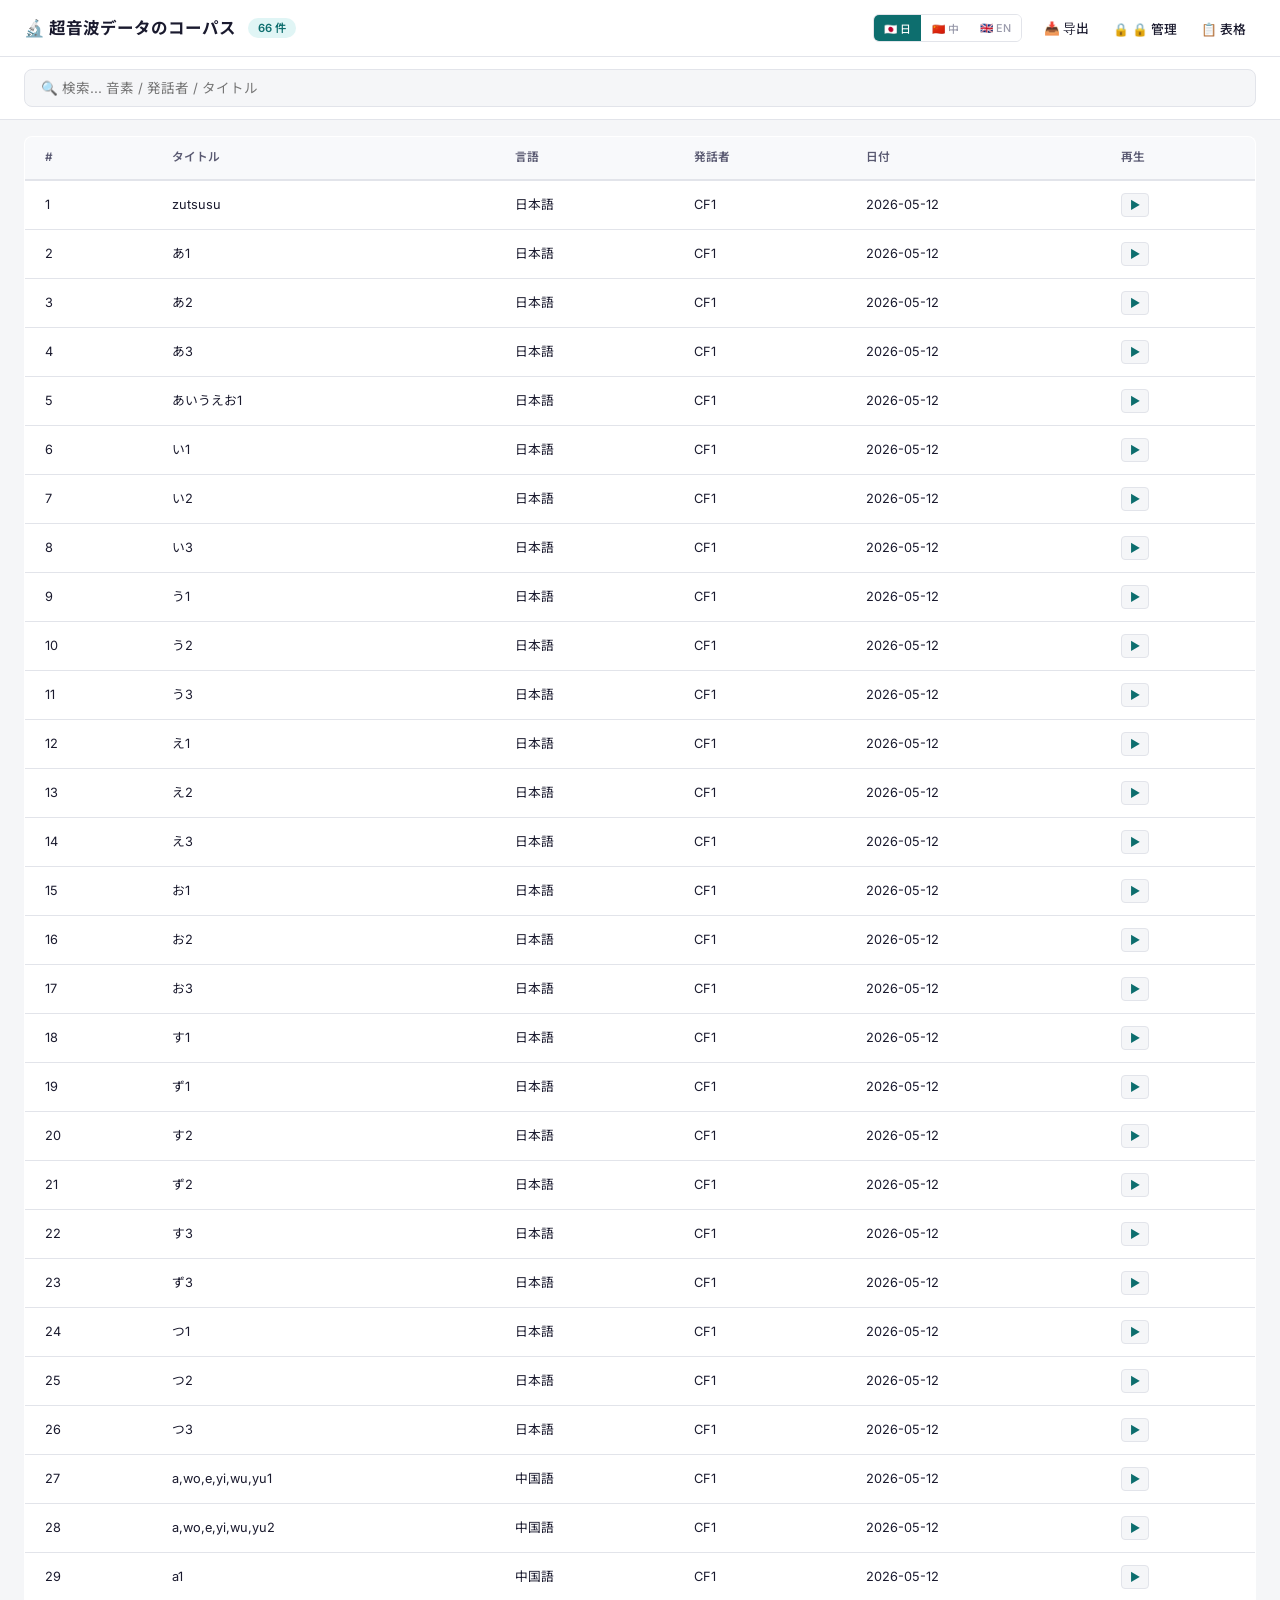
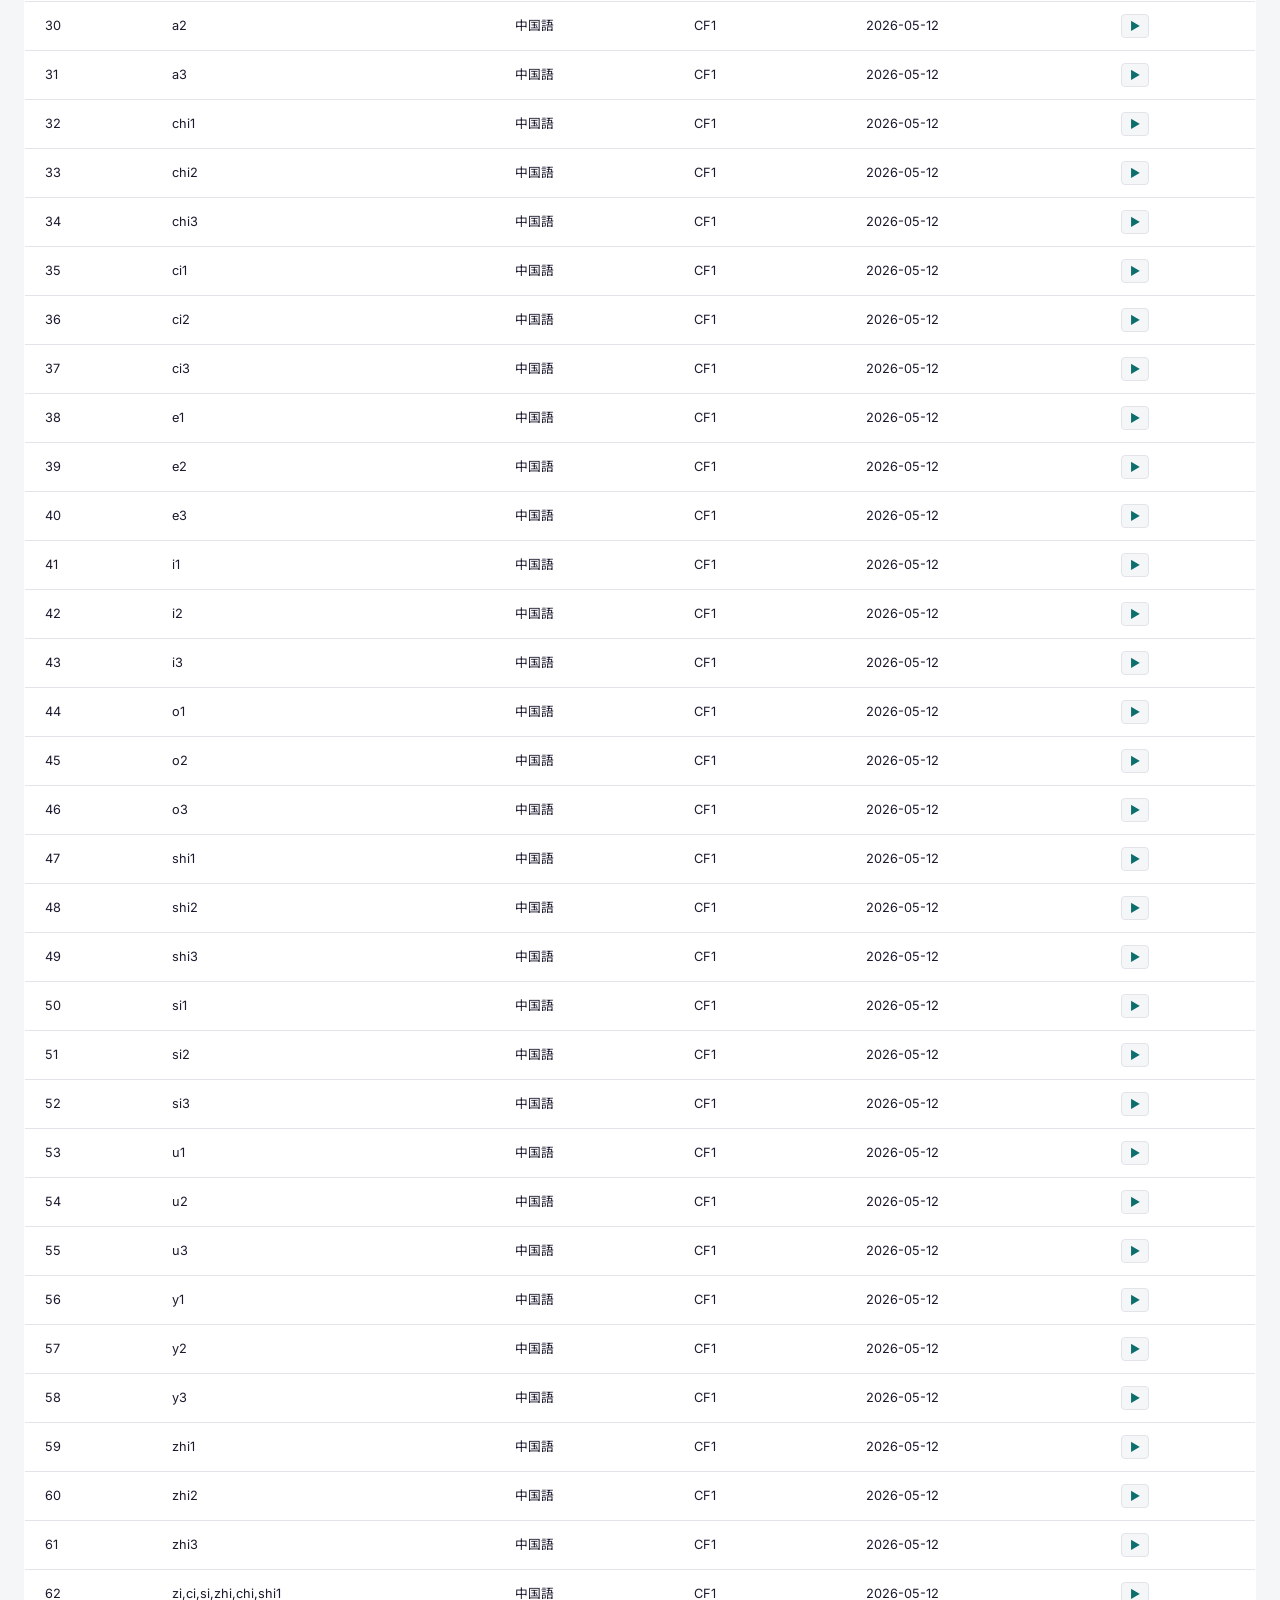
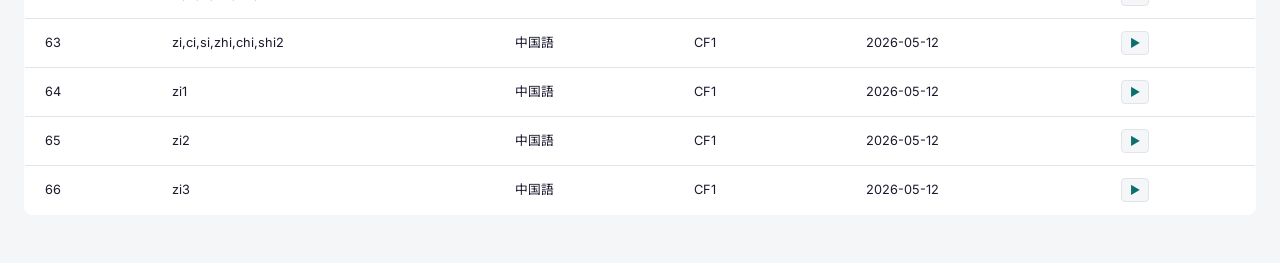
==== commit 57684934: "remove phoneme column, increase table spacing, add data-table class" ====
--- a/index.html
+++ b/index.html
@@ -36,8 +36,8 @@
 </div>
 
 <main class="main">
-  <div id="table-view" class="table-container"><table><thead><tr>
-    <th data-i18n="thNo">#</th><th data-i18n="thTitle">タイトル</th><th data-i18n="thPhoneme">音素</th>
+  <div id="table-view" class="table-container"><table class="data-table"><thead><tr>
+    <th data-i18n="thNo">#</th><th data-i18n="thTitle">タイトル</th>
     <th data-i18n="thLang">言語</th><th data-i18n="thSpeaker">発話者</th><th data-i18n="thDate">日付</th>
     <th data-i18n="thPlay">再生</th><th class="admin-only" style="display:none" data-i18n="thActions">操作</th>
   </tr></thead><tbody id="table-body"></tbody></table></div>
@@ -243,13 +243,13 @@
 
 function renderTable(videos) {
   const tbody = document.getElementById('table-body');
-  if (!videos.length) { tbody.innerHTML = '<tr><td colspan="8" class="empty-row">'+t('noData')+'</td></tr>'; return; }
+  if (!videos.length) { tbody.innerHTML = '<tr><td colspan="7" class="empty-row">'+t('noData')+'</td></tr>'; return; }
   tbody.innerHTML = videos.map((v,i) => {
     const hasVid = !!v.videoUrl || !!v.videoPath;
     const actions = isAdmin ? '<td><button class="edit-btn" onclick="editEntry('+v.id+')">✏️</button><button class="del-btn" onclick="deleteEntry('+v.id+')">🗑</button></td>' : '';
     return '<tr><td>'+(i+1)+'</td>'+
       '<td>'+esc(v.title||'')+(v._source==='local'?' <span style="color:#ff0;font-size:10px">'+t('local')+'</span>':'')+'</td>'+
-      '<td>'+esc(v.phoneme||'')+'</td><td>'+langLabel(v.language)+'</td><td>'+esc(v.speaker||'')+'</td>'+
+      '<td>'+langLabel(v.language)+'</td><td>'+esc(v.speaker||'')+'</td>'+
       '<td>'+(v.date||'')+'</td>'+
       '<td>'+(hasVid?'<button class="play-btn" onclick="event.stopPropagation();playVideo('+v.id+')">▶</button>':'<span style="color:#888">-</span>')+'</td>'+
       actions+'</tr>';
--- a/style.css
+++ b/style.css
@@ -112,7 +112,7 @@
 }
 .data-table thead { background: #f8f9fb; }
 .data-table th {
-  padding: 10px 12px; text-align: left; font-weight: 600;
+  padding: 12px 20px; text-align: left; font-weight: 600;
   font-size: 0.78rem; color: var(--text-secondary);
   border-bottom: 2px solid var(--border); white-space: nowrap;
   cursor: pointer; user-select: none;
@@ -120,7 +120,7 @@
 .data-table th:hover { color: var(--text); }
 .sort-arrow { font-size: 0.65rem; }
 .data-table td {
-  padding: 10px 12px; border-bottom: 1px solid var(--border);
+  padding: 12px 20px; border-bottom: 1px solid var(--border);
   vertical-align: middle;
 }
 .data-table tbody tr:hover { background: #fafbfc; }
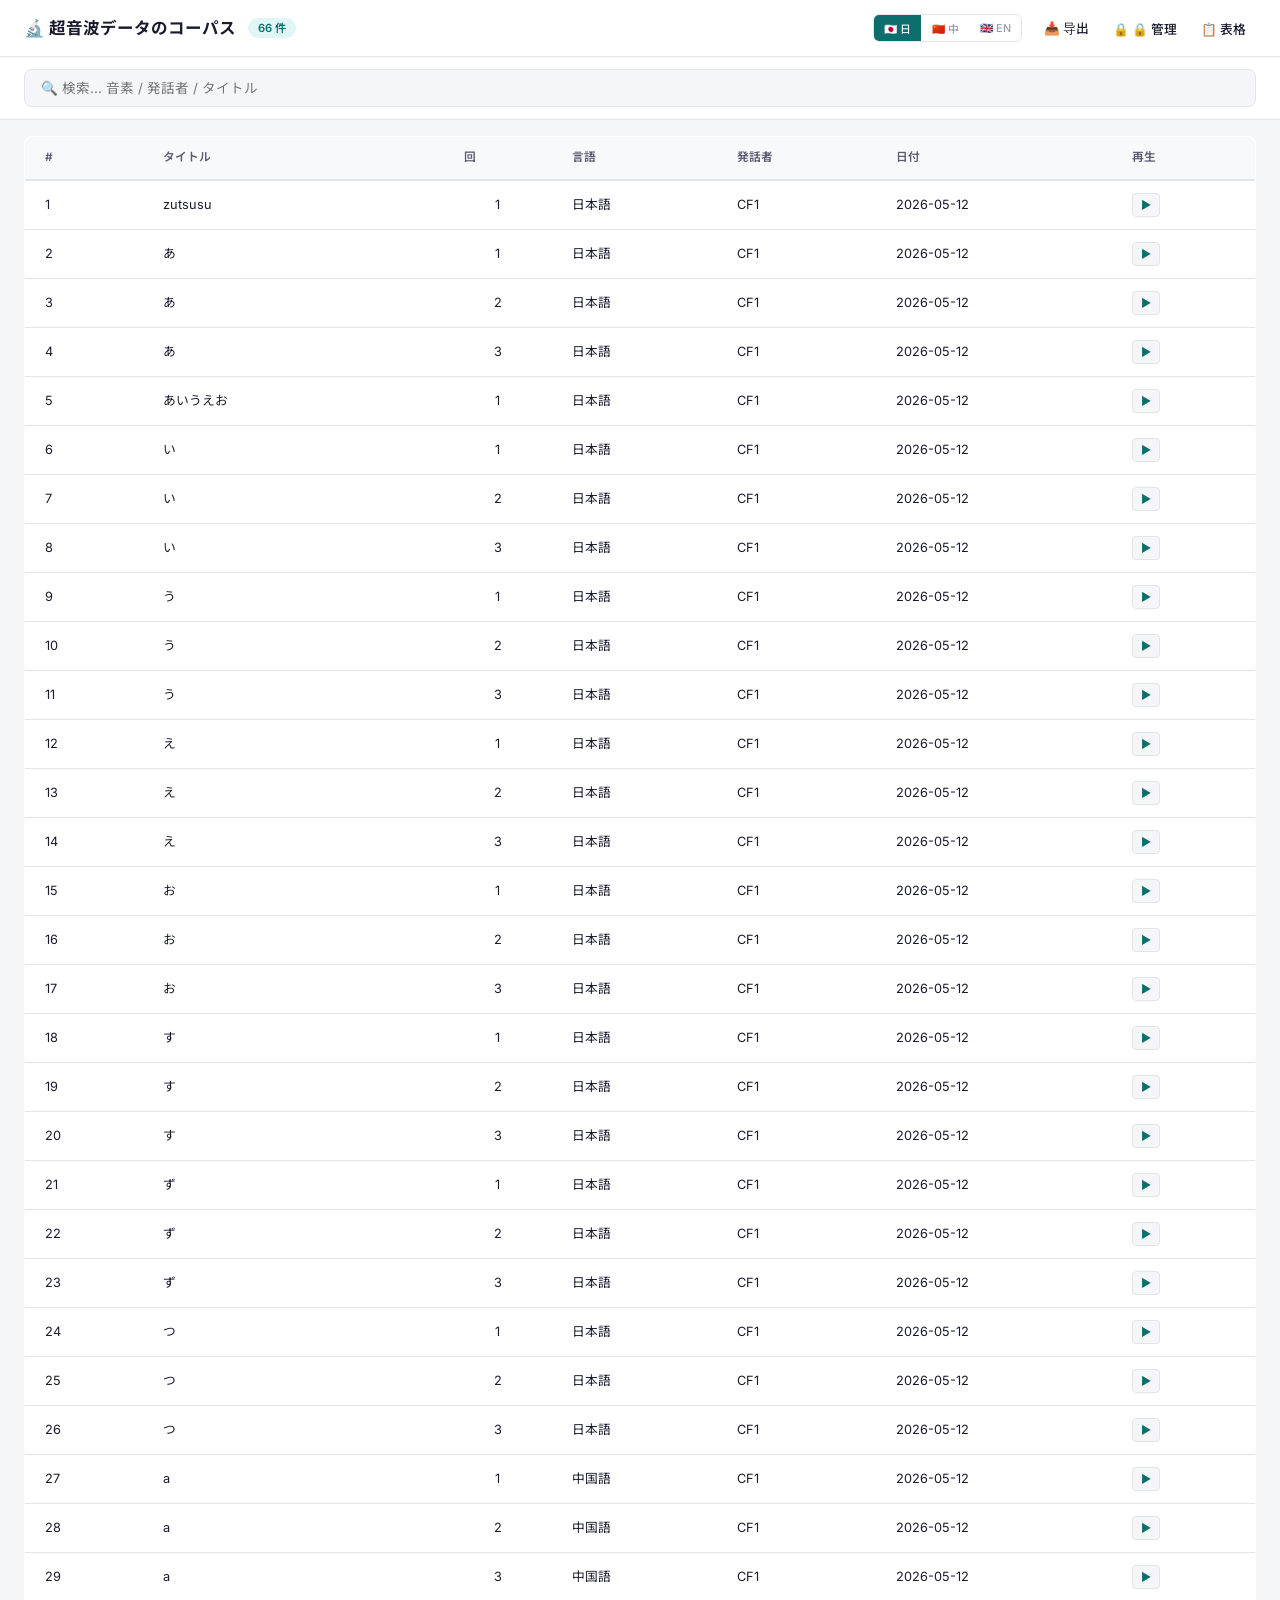
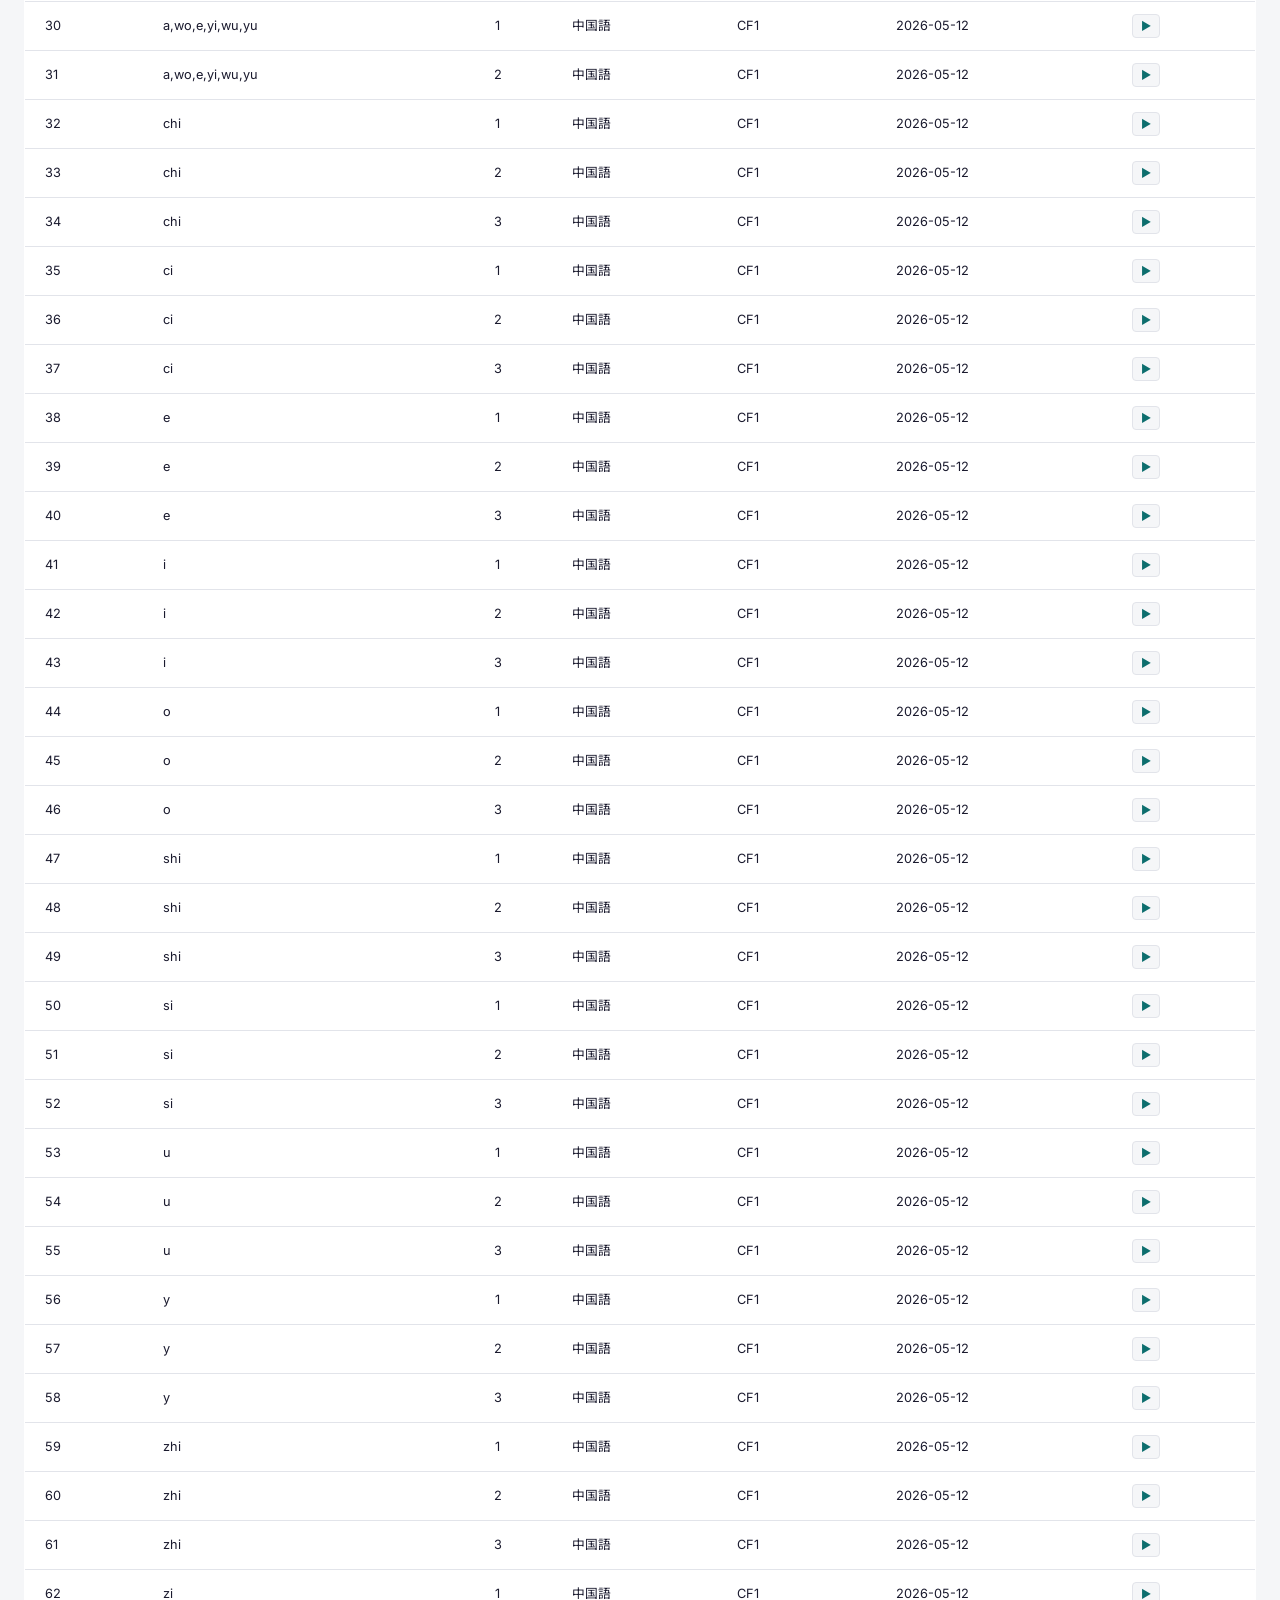
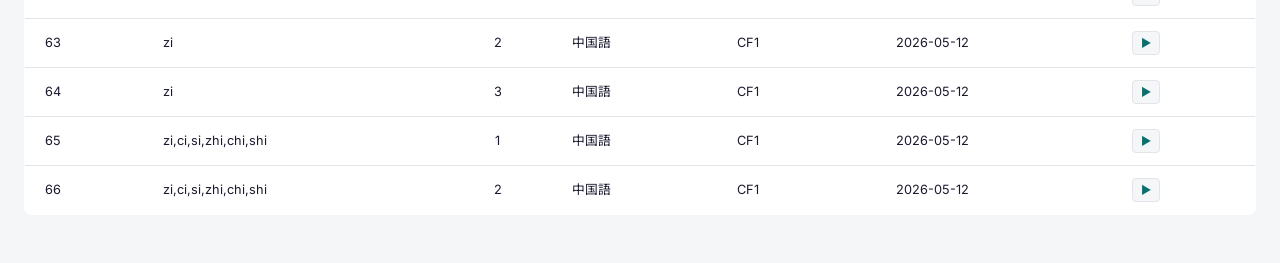
==== commit df99d257: "add repetition column, split number from title, admin form rep field" ====
--- a/index.html
+++ b/index.html
@@ -38,6 +38,7 @@
 <main class="main">
   <div id="table-view" class="table-container"><table class="data-table"><thead><tr>
     <th data-i18n="thNo">#</th><th data-i18n="thTitle">タイトル</th>
+    <th data-i18n="thRep">回</th>
     <th data-i18n="thLang">言語</th><th data-i18n="thSpeaker">発話者</th><th data-i18n="thDate">日付</th>
     <th data-i18n="thPlay">再生</th><th class="admin-only" style="display:none" data-i18n="thActions">操作</th>
   </tr></thead><tbody id="table-body"></tbody></table></div>
@@ -49,6 +50,7 @@
   <input type="hidden" id="form-edit-id">
   <div class="form-row"><label data-i18n="fTitle">タイトル *</label><input type="text" id="form-title" class="text-input" data-i18n-placeholder="fTitlePH"></div>
   <div class="form-row"><label data-i18n="fPhoneme">音素 *</label><input type="text" id="form-phoneme" class="text-input" data-i18n-placeholder="fPhonemePH"></div>
+  <div class="form-row"><label>回数</label><input type="number" id="form-rep" class="text-input" value="1" min="1" max="99" style="width:80px"></div>
   <div class="form-row"><label data-i18n="fLang">言語</label>
     <select id="form-language" class="text-input"><option value="ja" data-i18n="lang_ja">日本語</option><option value="zh" data-i18n="lang_zh">中国語</option><option value="en" data-i18n="lang_en">英語</option><option value="ko" data-i18n="lang_ko">韓国語</option></select></div>
   <div class="form-row"><label data-i18n="fSpeaker">発話者</label><input type="text" id="form-speaker" class="text-input" value="CF1"></div>
@@ -92,7 +94,7 @@
     title:'超音波データのコーパス — Ultrasound Tongue Corpus', logo:'🔬 超音波データのコーパス',
     exportBtn:'📥 导出', importBtn:'📤 导入', adminBtn:'🔒 管理', tableView:'📋 表格', cardView:'🃏 卡片',
     searchPH:'🔍 検索... 音素 / 発話者 / タイトル',
-    thNo:'#', thTitle:'タイトル', thPhoneme:'音素', thLang:'言語', thSpeaker:'発話者', thDate:'日付', thPlay:'再生', thActions:'操作',
+    thNo:'#', thTitle:'タイトル', thRep:'回', thLang:'言語', thSpeaker:'発話者', thDate:'日付', thPlay:'再生', thActions:'操作',
     addVideo:'動画を追加', editVideo:'動画を編集',
     fTitle:'タイトル *', fTitlePH:'例：/a/ 日本語母音', fPhoneme:'音素 *', fPhonemePH:'例：a, i, u, e, o',
     fLang:'言語', fSpeaker:'発話者', fDate:'日付', fFile:'動画ファイル', fURL:'または動画URL', fNotes:'備考',
@@ -108,7 +110,7 @@
     title:'超声数据语料库 — Ultrasound Tongue Corpus', logo:'🔬 超声数据语料库',
     exportBtn:'📥 导出', importBtn:'📤 导入', adminBtn:'🔒 管理', tableView:'📋 表格', cardView:'🃏 卡片',
     searchPH:'🔍 搜索... 音素 / 发音人 / 标题',
-    thNo:'#', thTitle:'标题', thPhoneme:'音素', thLang:'语言', thSpeaker:'发音人', thDate:'日期', thPlay:'播放', thActions:'操作',
+    thNo:'#', thTitle:'标题', thRep:'次', thLang:'语言', thSpeaker:'发音人', thDate:'日期', thPlay:'播放', thActions:'操作',
     addVideo:'添加视频', editVideo:'编辑视频',
     fTitle:'标题 *', fTitlePH:'例：/a/ 日语元音', fPhoneme:'音素 *', fPhonemePH:'例：a, i, u, e, o',
     fLang:'语言', fSpeaker:'发音人', fDate:'日期', fFile:'视频文件', fURL:'或视频URL', fNotes:'备注',
@@ -124,7 +126,7 @@
     title:'Ultrasound Data Corpus — Ultrasound Tongue Corpus', logo:'🔬 Ultrasound Data Corpus',
     exportBtn:'📥 Export', importBtn:'📤 Import', adminBtn:'🔒 Admin', tableView:'📋 Table', cardView:'🃏 Cards',
     searchPH:'🔍 Search... phoneme / speaker / title',
-    thNo:'#', thTitle:'Title', thPhoneme:'Phoneme', thLang:'Language', thSpeaker:'Speaker', thDate:'Date', thPlay:'Play', thActions:'Actions',
+    thNo:'#', thTitle:'Title', thRep:'Rep', thLang:'Language', thSpeaker:'Speaker', thDate:'Date', thPlay:'Play', thActions:'Actions',
     addVideo:'Add Video', editVideo:'Edit Video',
     fTitle:'Title *', fTitlePH:'e.g. /a/ Japanese vowel', fPhoneme:'Phoneme *', fPhonemePH:'e.g. a, i, u, e, o',
     fLang:'Language', fSpeaker:'Speaker', fDate:'Date', fFile:'Video File', fURL:'or Video URL', fNotes:'Notes',
@@ -249,6 +251,7 @@
     const actions = isAdmin ? '<td><button class="edit-btn" onclick="editEntry('+v.id+')">✏️</button><button class="del-btn" onclick="deleteEntry('+v.id+')">🗑</button></td>' : '';
     return '<tr><td>'+(i+1)+'</td>'+
       '<td>'+esc(v.title||'')+(v._source==='local'?' <span style="color:#ff0;font-size:10px">'+t('local')+'</span>':'')+'</td>'+
+      '<td style="text-align:center">'+(v.repetition||1)+'</td>'+
       '<td>'+langLabel(v.language)+'</td><td>'+esc(v.speaker||'')+'</td>'+
       '<td>'+(v.date||'')+'</td>'+
       '<td>'+(hasVid?'<button class="play-btn" onclick="event.stopPropagation();playVideo('+v.id+')">▶</button>':'<span style="color:#888">-</span>')+'</td>'+
@@ -328,6 +331,7 @@
     language: document.getElementById('form-language').value,
     speaker: document.getElementById('form-speaker').value.trim(),
     date: document.getElementById('form-date').value,
+    repetition: parseInt(document.getElementById('form-rep').value) || 1,
     notes: document.getElementById('form-notes').value.trim(),
     createdAt: new Date().toISOString()
   };
@@ -353,6 +357,7 @@
   document.getElementById('form-language').value = v.language||'ja';
   document.getElementById('form-speaker').value = v.speaker||'';
   document.getElementById('form-date').value = v.date||'';
+  document.getElementById('form-rep').value = v.repetition||1;
   document.getElementById('form-notes').value = v.notes||'';
   document.getElementById('form-url').value = v.videoUrl||'';
   document.getElementById('form-heading').textContent = t('editVideo');
@@ -370,6 +375,7 @@
   document.getElementById('form-edit-id').value = '';
   ['form-title','form-phoneme','form-url','form-notes'].forEach(id => document.getElementById(id).value = '');
   document.getElementById('form-file').value = '';
+  document.getElementById('form-rep').value = '1';
   document.getElementById('form-heading').textContent = t('addVideo');
 }
 
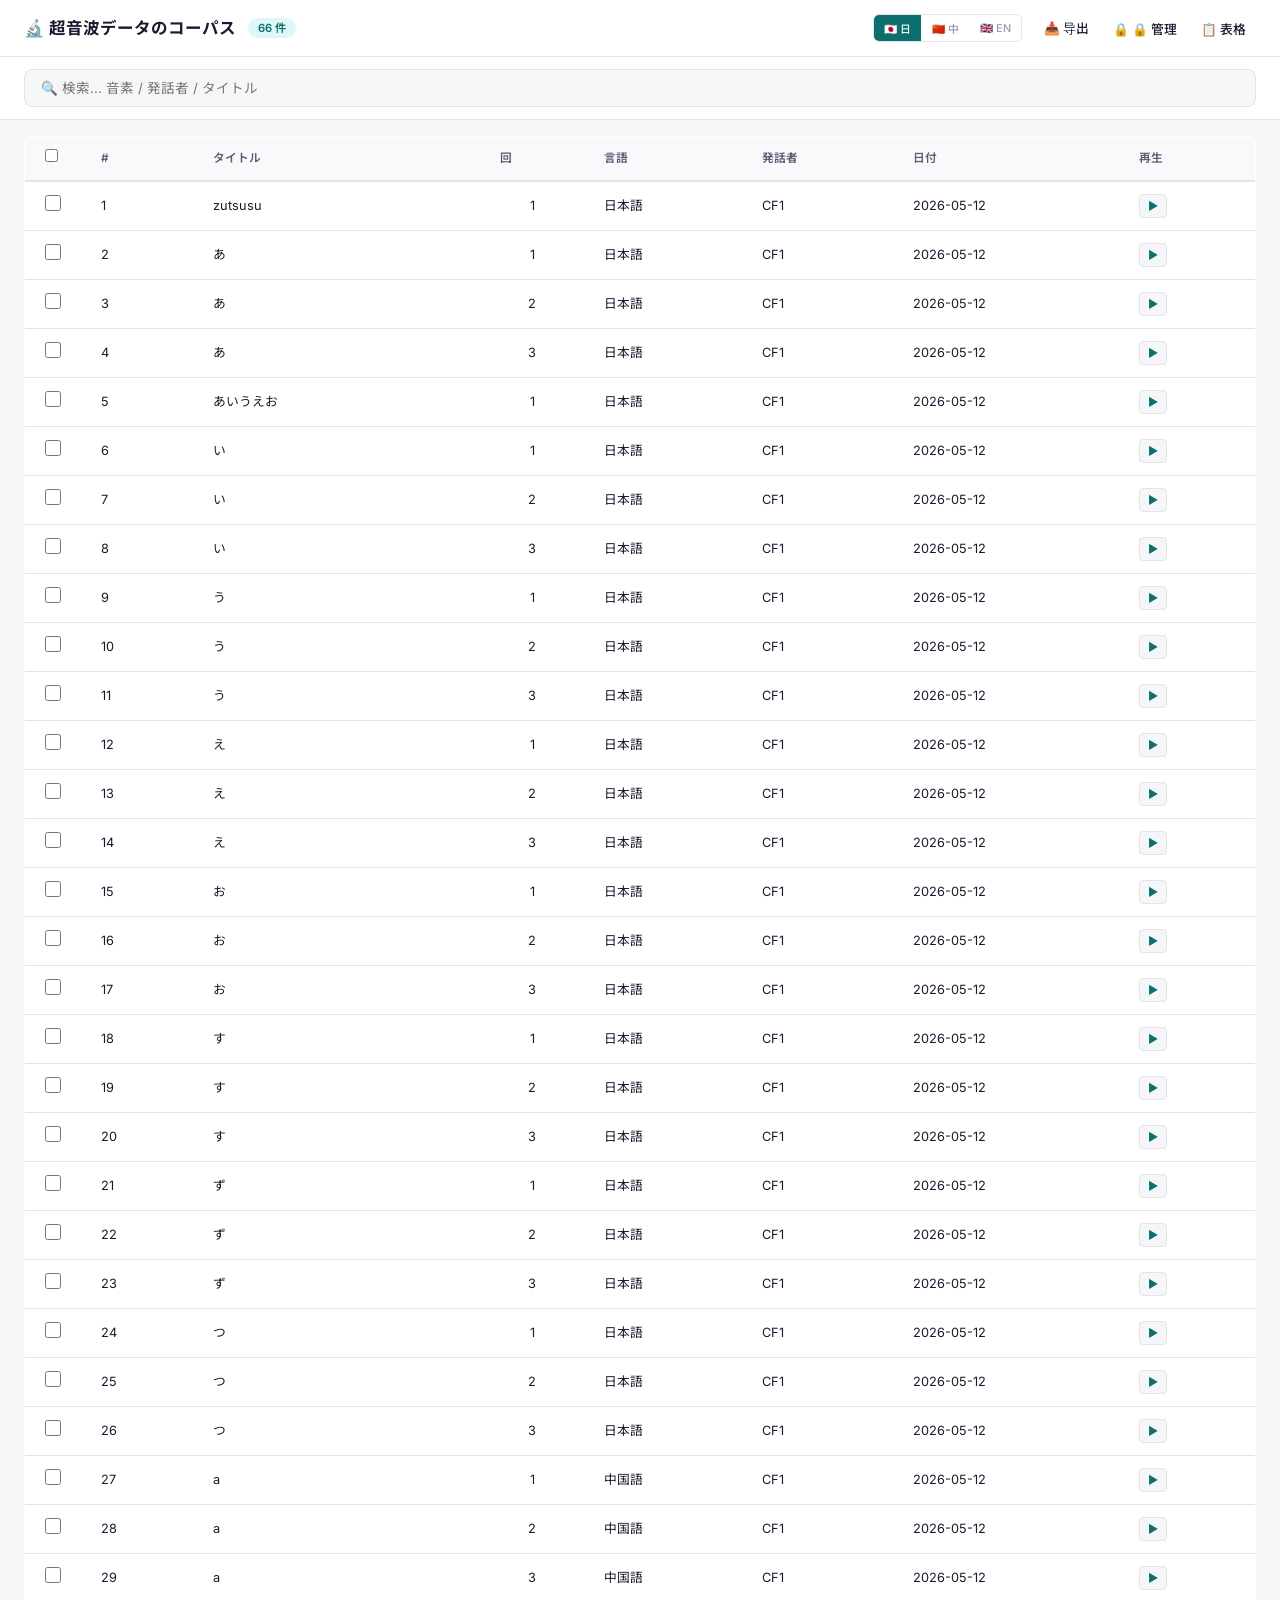
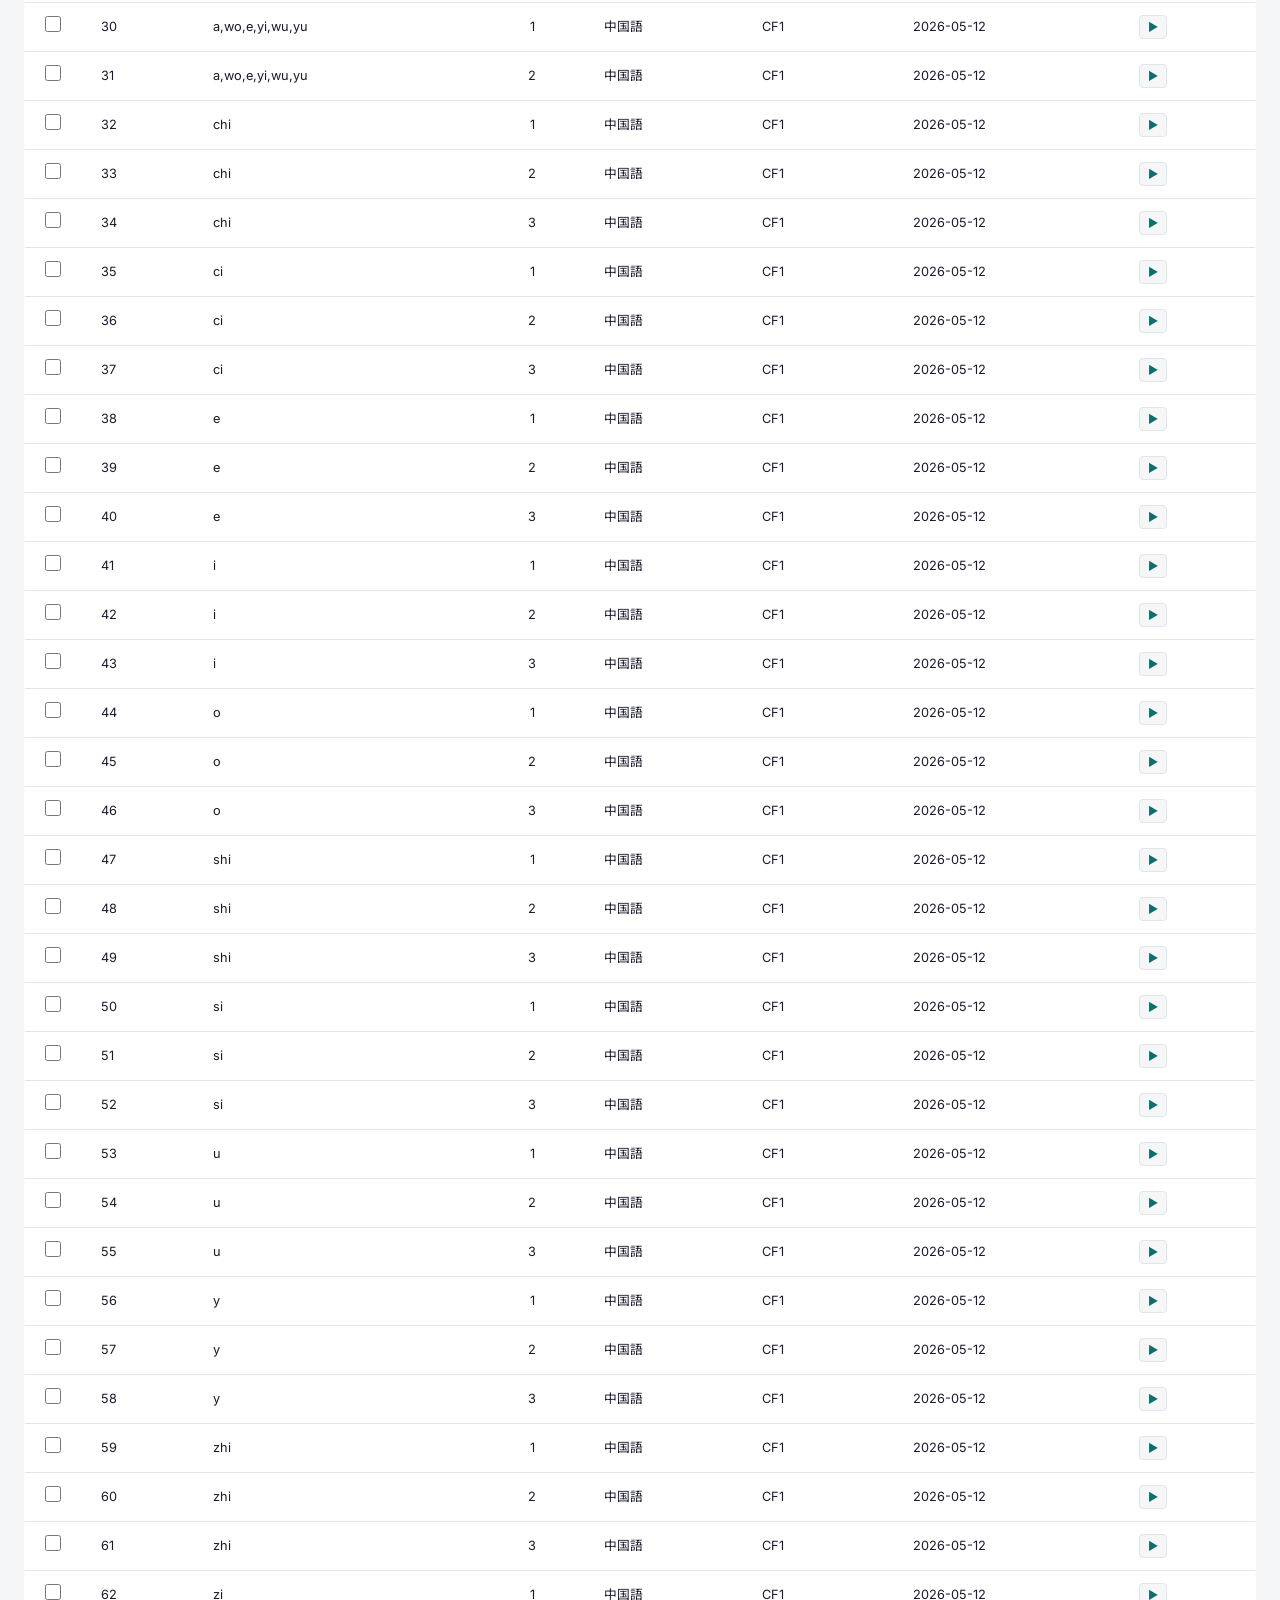
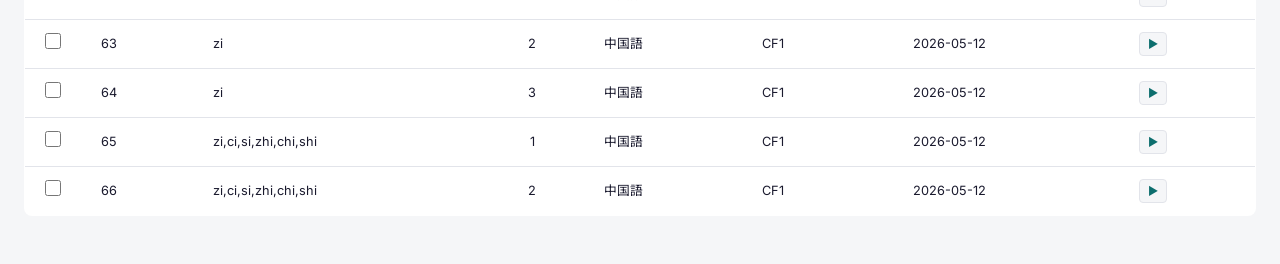
==== commit e943b803: "pagination (100/page) + multi-select checkboxes + export selected" ====
--- a/index.html
+++ b/index.html
@@ -37,11 +37,13 @@
 
 <main class="main">
   <div id="table-view" class="table-container"><table class="data-table"><thead><tr>
+    <th style="width:30px"><input type="checkbox" id="select-all" onclick="toggleSelectAll()" title="全選"></th>
     <th data-i18n="thNo">#</th><th data-i18n="thTitle">タイトル</th>
     <th data-i18n="thRep">回</th>
     <th data-i18n="thLang">言語</th><th data-i18n="thSpeaker">発話者</th><th data-i18n="thDate">日付</th>
     <th data-i18n="thPlay">再生</th><th class="admin-only" style="display:none" data-i18n="thActions">操作</th>
-  </tr></thead><tbody id="table-body"></tbody></table></div>
+  </tr></thead><tbody id="table-body"></tbody></table>
+  <div id="pagination" class="pagination" style="display:none"></div></div>
   <div id="card-view" class="card-grid" style="display:none"></div>
 </main>
 
@@ -164,6 +166,9 @@
 let repoData = [];
 let localEdits = {};
 let nextLocalId = -1;
+let currentPage = 1;
+const PAGE_SIZE = 100;
+let selectedIds = new Set();
 
 function updateAdminUI() {
   const btn = document.getElementById('admin-btn');
@@ -228,37 +233,97 @@
 }
 
 // ====== Render ======
+let filteredVideos = [];
 function applyFilters() {
   const q = (document.getElementById('search-input').value||'').toLowerCase().trim();
-  let filtered = allVideos;
+  filteredVideos = allVideos;
   if (q) {
     const terms = q.split(/\s+/).filter(Boolean);
-    filtered = allVideos.filter(v => {
+    filteredVideos = allVideos.filter(v => {
       const s = [v.title,v.phoneme,v.ipa,v.speaker,v.language,v.date].filter(Boolean).join(' ').toLowerCase();
       return terms.every(t => s.includes(t));
     });
   }
-  if (currentView === 'table') renderTable(filtered); else renderCards(filtered);
+  currentPage = 1;
+  if (currentView === 'table') renderPage(); else renderCards(filteredVideos);
 }
 
 function langLabel(code) { return t('lang_'+code) || code; }
 
-function renderTable(videos) {
+function renderPage() {
+  const totalPages = Math.ceil(filteredVideos.length / PAGE_SIZE) || 1;
+  if (currentPage > totalPages) currentPage = totalPages;
+  const start = (currentPage - 1) * PAGE_SIZE;
+  const page = filteredVideos.slice(start, start + PAGE_SIZE);
+
   const tbody = document.getElementById('table-body');
-  if (!videos.length) { tbody.innerHTML = '<tr><td colspan="7" class="empty-row">'+t('noData')+'</td></tr>'; return; }
-  tbody.innerHTML = videos.map((v,i) => {
-    const hasVid = !!v.videoUrl || !!v.videoPath;
-    const actions = isAdmin ? '<td><button class="edit-btn" onclick="editEntry('+v.id+')">✏️</button><button class="del-btn" onclick="deleteEntry('+v.id+')">🗑</button></td>' : '';
-    return '<tr><td>'+(i+1)+'</td>'+
-      '<td>'+esc(v.title||'')+(v._source==='local'?' <span style="color:#ff0;font-size:10px">'+t('local')+'</span>':'')+'</td>'+
-      '<td style="text-align:center">'+(v.repetition||1)+'</td>'+
-      '<td>'+langLabel(v.language)+'</td><td>'+esc(v.speaker||'')+'</td>'+
-      '<td>'+(v.date||'')+'</td>'+
-      '<td>'+(hasVid?'<button class="play-btn" onclick="event.stopPropagation();playVideo('+v.id+')">▶</button>':'<span style="color:#888">-</span>')+'</td>'+
-      actions+'</tr>';
-  }).join('');
+  if (!page.length) { tbody.innerHTML = '<tr><td colspan="9" class="empty-row">'+t('noData')+'</td></tr>'; }
+  else {
+    tbody.innerHTML = page.map((v,i) => {
+      const globalIdx = start + i + 1;
+      const hasVid = !!v.videoUrl || !!v.videoPath;
+      const checked = selectedIds.has(v.id) ? ' checked' : '';
+      const actions = isAdmin ? '<td><button class="edit-btn" onclick="editEntry('+v.id+')">✏️</button><button class="del-btn" onclick="deleteEntry('+v.id+')">🗑</button></td>' : '';
+      return '<tr><td><input type="checkbox" class="row-cb" data-id="'+v.id+'"'+checked+' onchange="toggleSelect('+v.id+',this.checked)"></td>'+
+        '<td>'+globalIdx+'</td>'+
+        '<td>'+esc(v.title||'')+(v._source==='local'?' <span style="color:#ff0;font-size:10px">'+t('local')+'</span>':'')+'</td>'+
+        '<td style="text-align:center">'+(v.repetition||1)+'</td>'+
+        '<td>'+langLabel(v.language)+'</td><td>'+esc(v.speaker||'')+'</td>'+
+        '<td>'+(v.date||'')+'</td>'+
+        '<td>'+(hasVid?'<button class="play-btn" onclick="event.stopPropagation();playVideo('+v.id+')">▶</button>':'<span style="color:#888">-</span>')+'</td>'+
+        actions+'</tr>';
+    }).join('');
+  }
   document.querySelectorAll('.admin-only').forEach(e => e.style.display = isAdmin ? '' : 'none');
-}
+  document.getElementById('select-all').checked = page.length > 0 && page.every(v => selectedIds.has(v.id));
+  renderPagination(totalPages);
+}
+
+function renderPagination(totalPages) {
+  const pg = document.getElementById('pagination');
+  if (totalPages <= 1) { pg.style.display = 'none'; return; }
+  pg.style.display = 'flex';
+  pg.innerHTML =
+    '<button class="btn btn-sm" onclick="goPage('+(currentPage-1)+')" '+(currentPage<=1?'disabled':'')+'>◀ 前</button>'+
+    '<span style="padding:4px 12px;font-size:0.85rem">'+currentPage+' / '+totalPages+'</span>'+
+    '<button class="btn btn-sm" onclick="goPage('+(currentPage+1)+')" '+(currentPage>=totalPages?'disabled':'')+'>次 ▶</button>'+
+    (selectedIds.size > 0
+      ? '<button class="btn btn-sm" style="background:#900;color:#fff;margin-left:12px" onclick="exportSelected()">📥 選択エクスポート ('+selectedIds.size+')</button>'
+      : '');
+}
+
+function goPage(p) {
+  const total = Math.ceil(filteredVideos.length / PAGE_SIZE) || 1;
+  if (p < 1 || p > total) return;
+  currentPage = p;
+  renderPage();
+}
+
+function toggleSelect(id, checked) {
+  if (checked) selectedIds.add(id); else selectedIds.delete(id);
+  document.getElementById('select-all').checked = false;
+  renderPagination(Math.ceil(filteredVideos.length / PAGE_SIZE) || 1);
+}
+
+function toggleSelectAll() {
+  const checked = document.getElementById('select-all').checked;
+  const start = (currentPage - 1) * PAGE_SIZE;
+  const page = filteredVideos.slice(start, start + PAGE_SIZE);
+  page.forEach(v => { if (checked) selectedIds.add(v.id); else selectedIds.delete(v.id); });
+  renderPage();
+}
+
+function exportSelected() {
+  const sel = allVideos.filter(v => selectedIds.has(v.id));
+  if (!sel.length) return;
+  const exp = sel.map(v => { const {videoData,_source,...r}=v; return r; });
+  const a = document.createElement('a');
+  a.href = URL.createObjectURL(new Blob([JSON.stringify(exp,null,2)],{type:'application/json'}));
+  a.download = 'ultrasound-corpus-selected-'+new Date().toISOString().split('T')[0]+'.json';
+  a.click();
+}
+
+function renderTable(videos) {}
 
 function renderCards(videos) {
   const grid = document.getElementById('card-view');
--- a/style.css
+++ b/style.css
@@ -162,6 +162,14 @@
 
 .empty-row td { text-align: center; padding: 40px; color: var(--text-muted); }
 
+/* ====== Pagination ====== */
+.pagination {
+  display: flex; align-items: center; justify-content: center; gap: 8px;
+  padding: 16px 0; border-top: 1px solid var(--border);
+}
+.pagination .btn-sm { font-size: 0.8rem; padding: 6px 14px; }
+.row-cb { width: 16px; height: 16px; cursor: pointer; accent-color: var(--accent); }
+
 /* ====== Card View ====== */
 .card-grid {
   display: grid; grid-template-columns: repeat(auto-fill, minmax(300px, 1fr));
